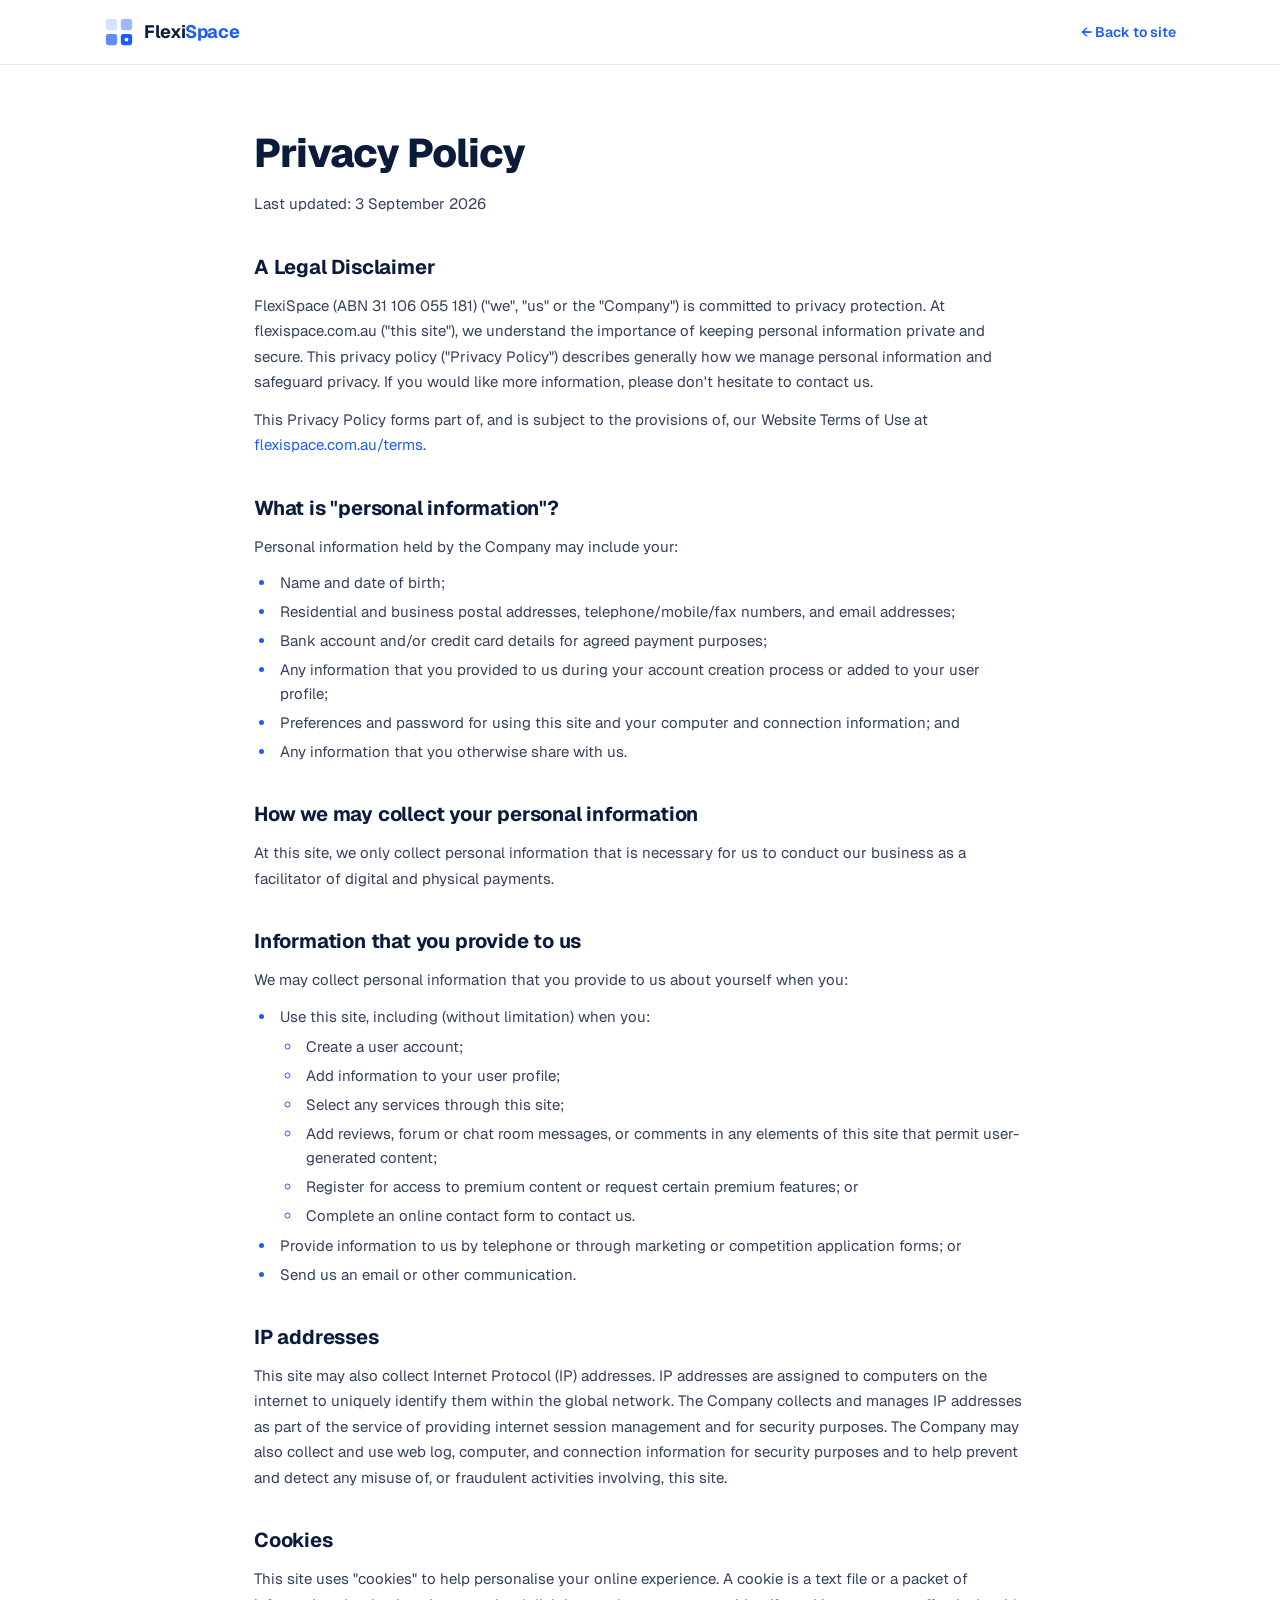
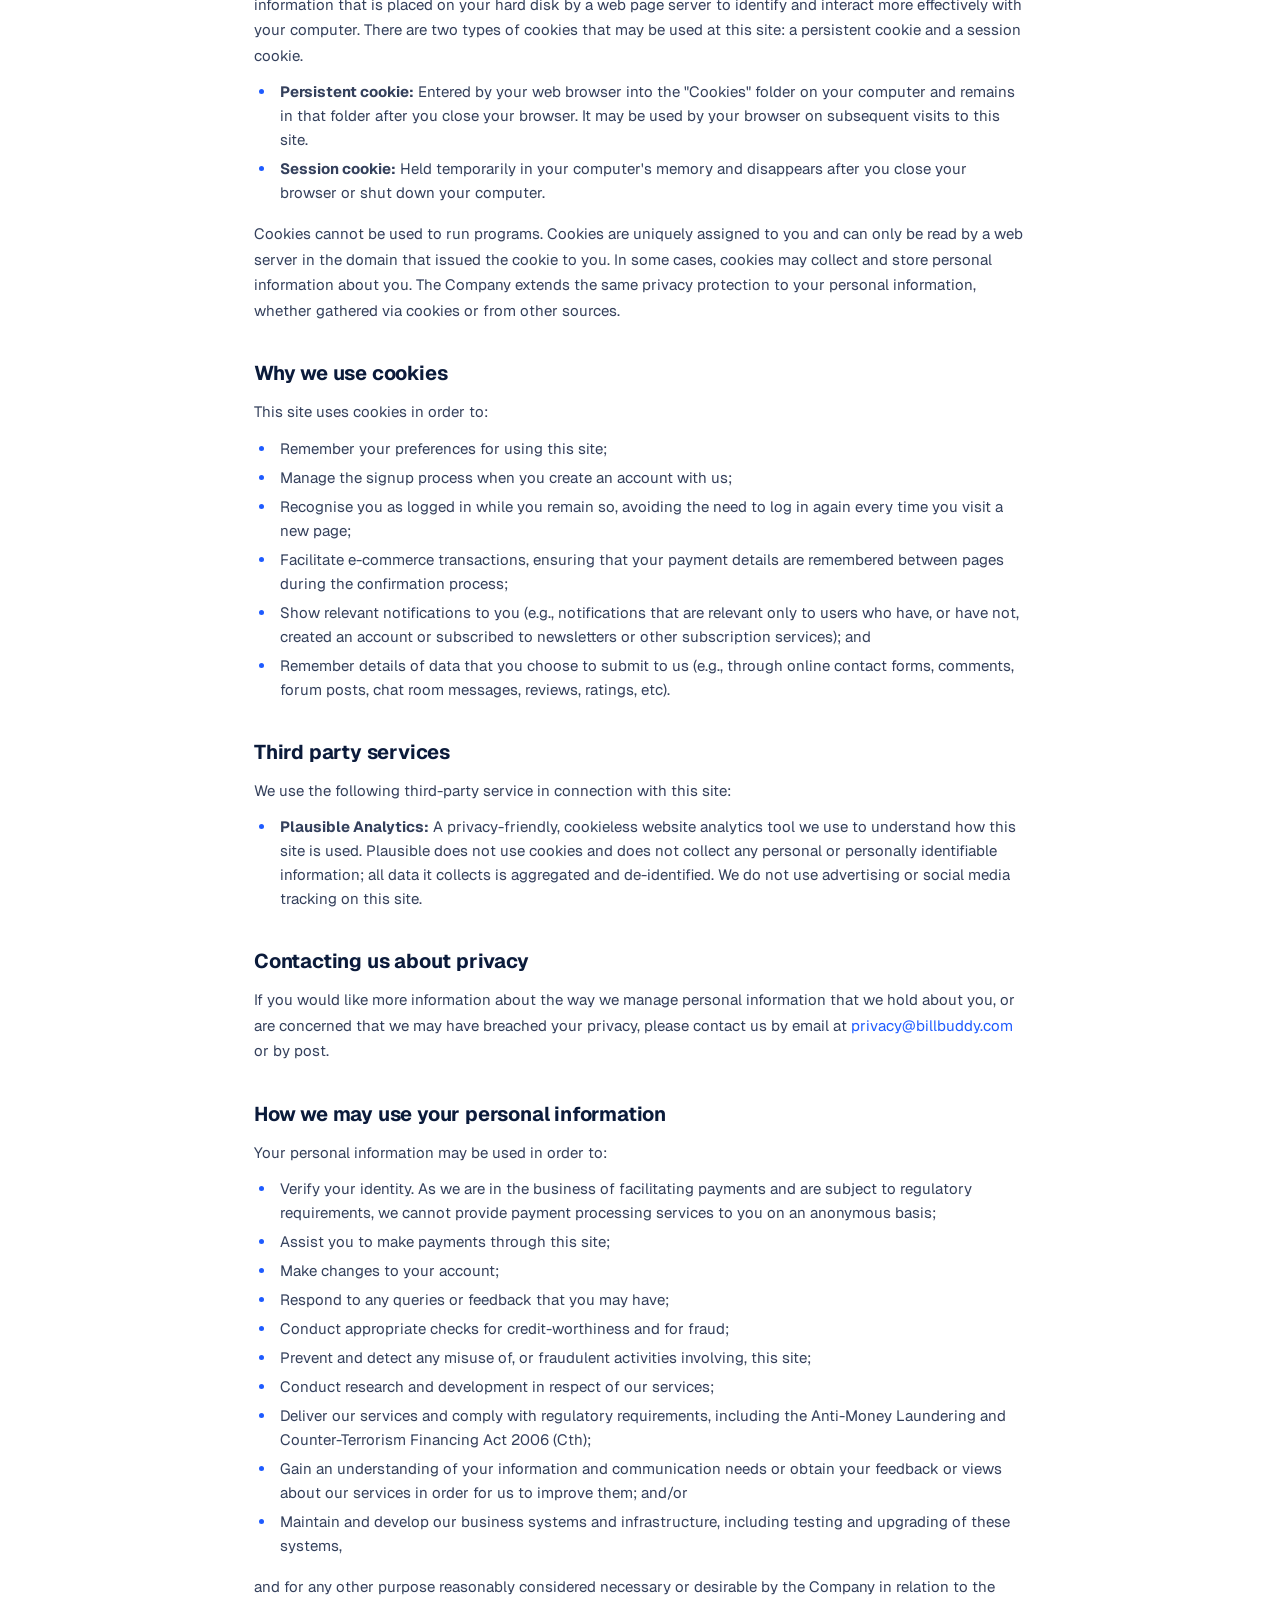
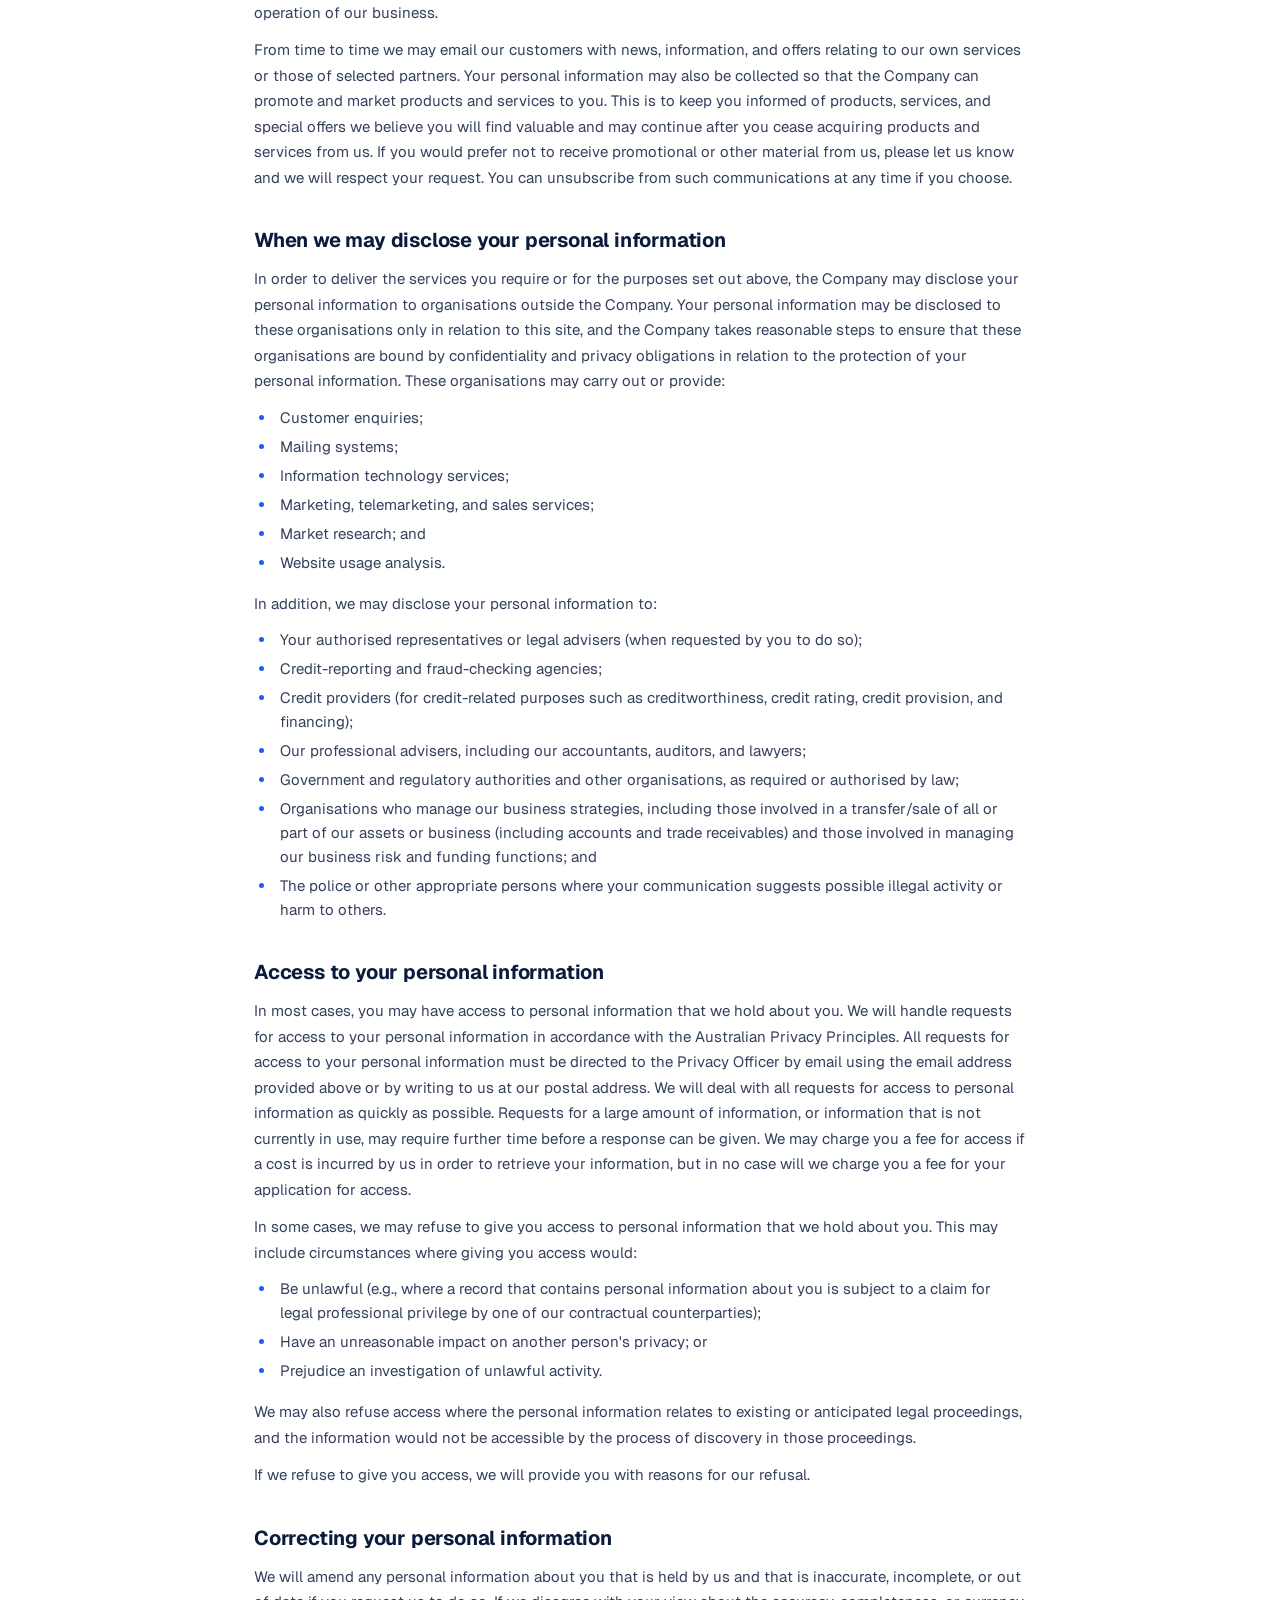
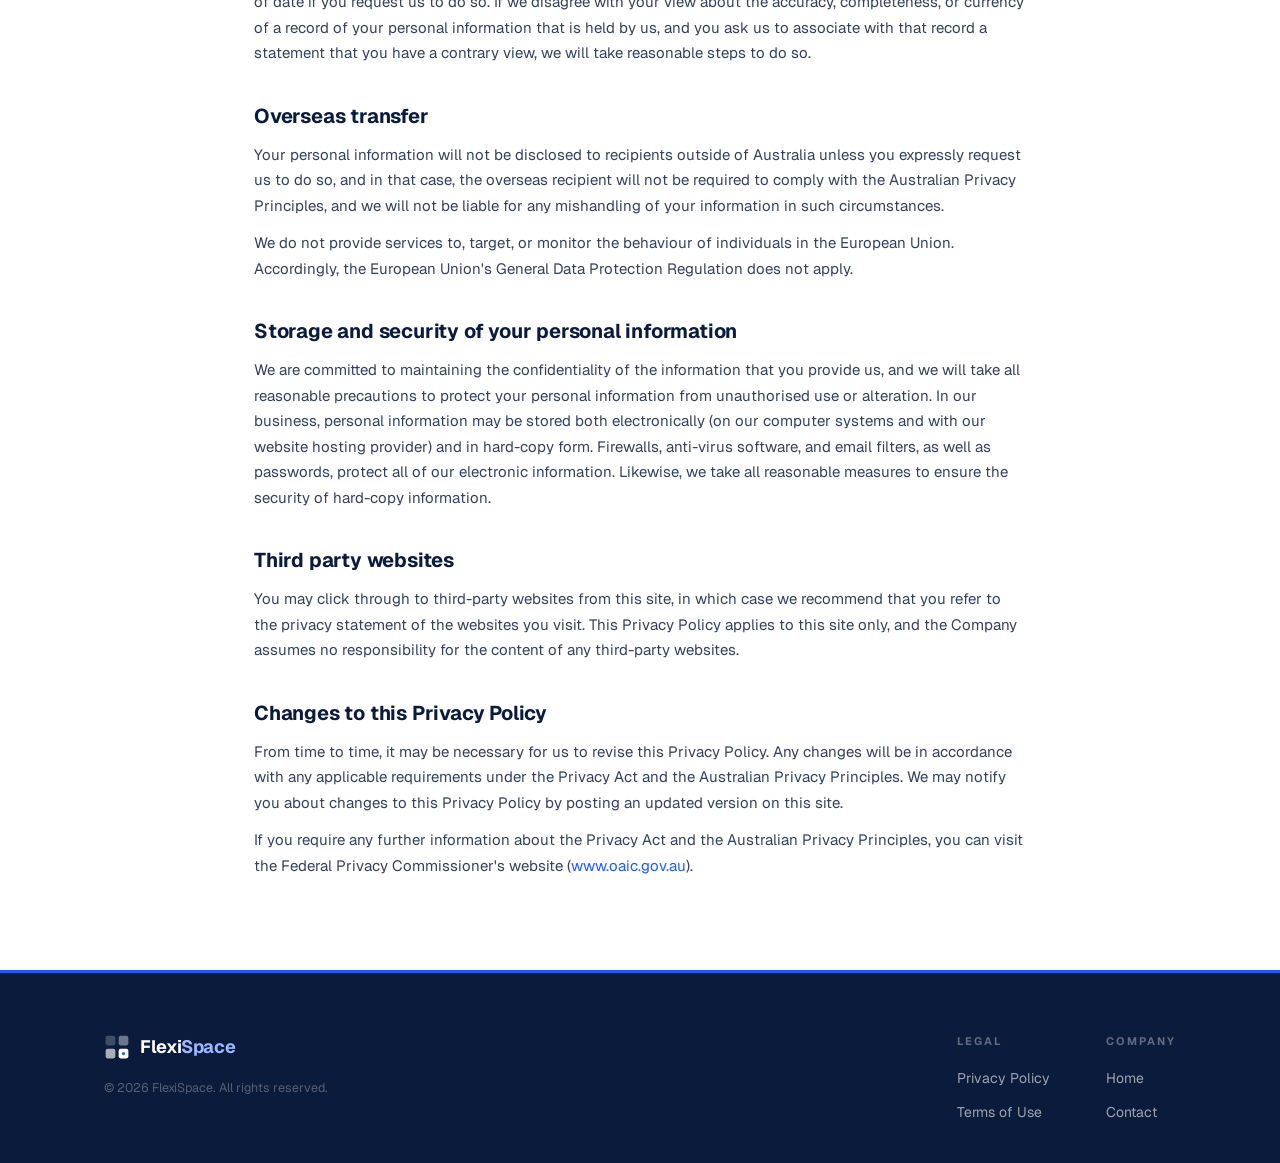
==== privacy.html @ 63dfe71d "content: add FAQ (with FAQPage schema), Privacy Policy & Terms pages - FAQ section (#faq): 8 native " ====
<!doctype html>
<html lang="en">
<head>
  <meta charset="utf-8" />
  <title>Privacy Policy — FlexiSpace</title>
  <meta name="viewport" content="width=device-width, initial-scale=1" />
  <meta name="description" content="FlexiSpace Privacy Policy — how we collect, use, disclose and protect your personal information, in line with the Australian Privacy Principles." />
  <meta name="robots" content="index, follow" />
  <link rel="canonical" href="https://flexispace.com.au/privacy" />
  <meta name="theme-color" content="#1E5BFF" />
  <link rel="icon" type="image/svg+xml" href="assets/svg/flexispace-icon.svg" />
  <link rel="apple-touch-icon" href="assets/apple-touch-icon.png" />
  <link rel="preconnect" href="https://fonts.googleapis.com" />
  <link rel="preconnect" href="https://fonts.gstatic.com" crossorigin />
  <link href="https://fonts.googleapis.com/css2?family=Geist:wght@400;500;600;700;800&family=Manrope:wght@400;500;600;700;800&display=swap" rel="stylesheet" />
  <link rel="stylesheet" href="styles.css" />
</head>
<body>

<header class="legal-header">
  <div class="container">
    <a href="/" class="nav-logo" aria-label="FlexiSpace — home">
      <svg class="nav-logo__icon" width="30" height="30" viewBox="0 0 64 64" fill="none" aria-hidden="true">
        <rect x="4"  y="4"  width="24" height="24" rx="5" fill="#D6E0FF"/>
        <rect x="36" y="4"  width="24" height="24" rx="5" fill="#9DB7FF"/>
        <rect x="4"  y="36" width="24" height="24" rx="5" fill="#5E8CFF"/>
        <rect x="36" y="36" width="24" height="24" rx="5" fill="#1E5BFF"/>
        <circle cx="48" cy="48" r="4" fill="#fff"/>
      </svg>
      <span class="nav-logo__text">Flexi<span class="accent">Space</span></span>
    </a>
    <a href="/" class="back">&larr; Back to site</a>
  </div>
</header>

<main class="legal">
  <div class="container">
    <h1>Privacy Policy</h1>
    <p class="legal__updated">Last updated: 3 September 2026</p>

    <h2>A Legal Disclaimer</h2>
    <p>FlexiSpace (ABN 31 106 055 181) ("we", "us" or the "Company") is committed to privacy protection. At flexispace.com.au ("this site"), we understand the importance of keeping personal information private and secure. This privacy policy ("Privacy Policy") describes generally how we manage personal information and safeguard privacy. If you would like more information, please don't hesitate to contact us.</p>
    <p>This Privacy Policy forms part of, and is subject to the provisions of, our Website Terms of Use at <a href="terms.html">flexispace.com.au/terms</a>.</p>

    <h2>What is "personal information"?</h2>
    <p>Personal information held by the Company may include your:</p>
    <ul>
      <li>Name and date of birth;</li>
      <li>Residential and business postal addresses, telephone/mobile/fax numbers, and email addresses;</li>
      <li>Bank account and/or credit card details for agreed payment purposes;</li>
      <li>Any information that you provided to us during your account creation process or added to your user profile;</li>
      <li>Preferences and password for using this site and your computer and connection information; and</li>
      <li>Any information that you otherwise share with us.</li>
    </ul>

    <h2>How we may collect your personal information</h2>
    <p>At this site, we only collect personal information that is necessary for us to conduct our business as a facilitator of digital and physical payments.</p>

    <h2>Information that you provide to us</h2>
    <p>We may collect personal information that you provide to us about yourself when you:</p>
    <ul>
      <li>Use this site, including (without limitation) when you:
        <ul>
          <li>Create a user account;</li>
          <li>Add information to your user profile;</li>
          <li>Select any services through this site;</li>
          <li>Add reviews, forum or chat room messages, or comments in any elements of this site that permit user-generated content;</li>
          <li>Register for access to premium content or request certain premium features; or</li>
          <li>Complete an online contact form to contact us.</li>
        </ul>
      </li>
      <li>Provide information to us by telephone or through marketing or competition application forms; or</li>
      <li>Send us an email or other communication.</li>
    </ul>

    <h2>IP addresses</h2>
    <p>This site may also collect Internet Protocol (IP) addresses. IP addresses are assigned to computers on the internet to uniquely identify them within the global network. The Company collects and manages IP addresses as part of the service of providing internet session management and for security purposes. The Company may also collect and use web log, computer, and connection information for security purposes and to help prevent and detect any misuse of, or fraudulent activities involving, this site.</p>

    <h2>Cookies</h2>
    <p>This site uses "cookies" to help personalise your online experience. A cookie is a text file or a packet of information that is placed on your hard disk by a web page server to identify and interact more effectively with your computer. There are two types of cookies that may be used at this site: a persistent cookie and a session cookie.</p>
    <ul>
      <li><strong>Persistent cookie:</strong> Entered by your web browser into the "Cookies" folder on your computer and remains in that folder after you close your browser. It may be used by your browser on subsequent visits to this site.</li>
      <li><strong>Session cookie:</strong> Held temporarily in your computer's memory and disappears after you close your browser or shut down your computer.</li>
    </ul>
    <p>Cookies cannot be used to run programs. Cookies are uniquely assigned to you and can only be read by a web server in the domain that issued the cookie to you. In some cases, cookies may collect and store personal information about you. The Company extends the same privacy protection to your personal information, whether gathered via cookies or from other sources.</p>

    <h2>Why we use cookies</h2>
    <p>This site uses cookies in order to:</p>
    <ul>
      <li>Remember your preferences for using this site;</li>
      <li>Manage the signup process when you create an account with us;</li>
      <li>Recognise you as logged in while you remain so, avoiding the need to log in again every time you visit a new page;</li>
      <li>Facilitate e-commerce transactions, ensuring that your payment details are remembered between pages during the confirmation process;</li>
      <li>Show relevant notifications to you (e.g., notifications that are relevant only to users who have, or have not, created an account or subscribed to newsletters or other subscription services); and</li>
      <li>Remember details of data that you choose to submit to us (e.g., through online contact forms, comments, forum posts, chat room messages, reviews, ratings, etc).</li>
    </ul>

    <h2>Third party services</h2>
    <p>We use the following third-party service in connection with this site:</p>
    <ul>
      <li><strong>Plausible Analytics:</strong> A privacy-friendly, cookieless website analytics tool we use to understand how this site is used. Plausible does not use cookies and does not collect any personal or personally identifiable information; all data it collects is aggregated and de-identified. We do not use advertising or social media tracking on this site.</li>
    </ul>

    <h2>Contacting us about privacy</h2>
    <p>If you would like more information about the way we manage personal information that we hold about you, or are concerned that we may have breached your privacy, please contact us by email at <a href="mailto:privacy@billbuddy.com">privacy@billbuddy.com</a> or by post.</p>

    <h2>How we may use your personal information</h2>
    <p>Your personal information may be used in order to:</p>
    <ul>
      <li>Verify your identity. As we are in the business of facilitating payments and are subject to regulatory requirements, we cannot provide payment processing services to you on an anonymous basis;</li>
      <li>Assist you to make payments through this site;</li>
      <li>Make changes to your account;</li>
      <li>Respond to any queries or feedback that you may have;</li>
      <li>Conduct appropriate checks for credit-worthiness and for fraud;</li>
      <li>Prevent and detect any misuse of, or fraudulent activities involving, this site;</li>
      <li>Conduct research and development in respect of our services;</li>
      <li>Deliver our services and comply with regulatory requirements, including the Anti-Money Laundering and Counter-Terrorism Financing Act 2006 (Cth);</li>
      <li>Gain an understanding of your information and communication needs or obtain your feedback or views about our services in order for us to improve them; and/or</li>
      <li>Maintain and develop our business systems and infrastructure, including testing and upgrading of these systems,</li>
    </ul>
    <p>and for any other purpose reasonably considered necessary or desirable by the Company in relation to the operation of our business.</p>
    <p>From time to time we may email our customers with news, information, and offers relating to our own services or those of selected partners. Your personal information may also be collected so that the Company can promote and market products and services to you. This is to keep you informed of products, services, and special offers we believe you will find valuable and may continue after you cease acquiring products and services from us. If you would prefer not to receive promotional or other material from us, please let us know and we will respect your request. You can unsubscribe from such communications at any time if you choose.</p>

    <h2>When we may disclose your personal information</h2>
    <p>In order to deliver the services you require or for the purposes set out above, the Company may disclose your personal information to organisations outside the Company. Your personal information may be disclosed to these organisations only in relation to this site, and the Company takes reasonable steps to ensure that these organisations are bound by confidentiality and privacy obligations in relation to the protection of your personal information. These organisations may carry out or provide:</p>
    <ul>
      <li>Customer enquiries;</li>
      <li>Mailing systems;</li>
      <li>Information technology services;</li>
      <li>Marketing, telemarketing, and sales services;</li>
      <li>Market research; and</li>
      <li>Website usage analysis.</li>
    </ul>
    <p>In addition, we may disclose your personal information to:</p>
    <ul>
      <li>Your authorised representatives or legal advisers (when requested by you to do so);</li>
      <li>Credit-reporting and fraud-checking agencies;</li>
      <li>Credit providers (for credit-related purposes such as creditworthiness, credit rating, credit provision, and financing);</li>
      <li>Our professional advisers, including our accountants, auditors, and lawyers;</li>
      <li>Government and regulatory authorities and other organisations, as required or authorised by law;</li>
      <li>Organisations who manage our business strategies, including those involved in a transfer/sale of all or part of our assets or business (including accounts and trade receivables) and those involved in managing our business risk and funding functions; and</li>
      <li>The police or other appropriate persons where your communication suggests possible illegal activity or harm to others.</li>
    </ul>

    <h2>Access to your personal information</h2>
    <p>In most cases, you may have access to personal information that we hold about you. We will handle requests for access to your personal information in accordance with the Australian Privacy Principles. All requests for access to your personal information must be directed to the Privacy Officer by email using the email address provided above or by writing to us at our postal address. We will deal with all requests for access to personal information as quickly as possible. Requests for a large amount of information, or information that is not currently in use, may require further time before a response can be given. We may charge you a fee for access if a cost is incurred by us in order to retrieve your information, but in no case will we charge you a fee for your application for access.</p>
    <p>In some cases, we may refuse to give you access to personal information that we hold about you. This may include circumstances where giving you access would:</p>
    <ul>
      <li>Be unlawful (e.g., where a record that contains personal information about you is subject to a claim for legal professional privilege by one of our contractual counterparties);</li>
      <li>Have an unreasonable impact on another person's privacy; or</li>
      <li>Prejudice an investigation of unlawful activity.</li>
    </ul>
    <p>We may also refuse access where the personal information relates to existing or anticipated legal proceedings, and the information would not be accessible by the process of discovery in those proceedings.</p>
    <p>If we refuse to give you access, we will provide you with reasons for our refusal.</p>

    <h2>Correcting your personal information</h2>
    <p>We will amend any personal information about you that is held by us and that is inaccurate, incomplete, or out of date if you request us to do so. If we disagree with your view about the accuracy, completeness, or currency of a record of your personal information that is held by us, and you ask us to associate with that record a statement that you have a contrary view, we will take reasonable steps to do so.</p>

    <h2>Overseas transfer</h2>
    <p>Your personal information will not be disclosed to recipients outside of Australia unless you expressly request us to do so, and in that case, the overseas recipient will not be required to comply with the Australian Privacy Principles, and we will not be liable for any mishandling of your information in such circumstances.</p>
    <p>We do not provide services to, target, or monitor the behaviour of individuals in the European Union. Accordingly, the European Union's General Data Protection Regulation does not apply.</p>

    <h2>Storage and security of your personal information</h2>
    <p>We are committed to maintaining the confidentiality of the information that you provide us, and we will take all reasonable precautions to protect your personal information from unauthorised use or alteration. In our business, personal information may be stored both electronically (on our computer systems and with our website hosting provider) and in hard-copy form. Firewalls, anti-virus software, and email filters, as well as passwords, protect all of our electronic information. Likewise, we take all reasonable measures to ensure the security of hard-copy information.</p>

    <h2>Third party websites</h2>
    <p>You may click through to third-party websites from this site, in which case we recommend that you refer to the privacy statement of the websites you visit. This Privacy Policy applies to this site only, and the Company assumes no responsibility for the content of any third-party websites.</p>

    <h2>Changes to this Privacy Policy</h2>
    <p>From time to time, it may be necessary for us to revise this Privacy Policy. Any changes will be in accordance with any applicable requirements under the Privacy Act and the Australian Privacy Principles. We may notify you about changes to this Privacy Policy by posting an updated version on this site.</p>
    <p>If you require any further information about the Privacy Act and the Australian Privacy Principles, you can visit the Federal Privacy Commissioner's website (<a href="https://www.oaic.gov.au/" target="_blank" rel="noopener">www.oaic.gov.au</a>).</p>
  </div>
</main>

<footer class="site-footer" aria-label="Site footer">
  <div class="container footer-inner">
    <div class="footer-brand">
      <a href="/" class="nav-logo" aria-label="FlexiSpace — home">
        <svg width="26" height="26" viewBox="0 0 64 64" fill="none" aria-hidden="true">
          <rect x="4"  y="4"  width="24" height="24" rx="5" fill="#ffffff" fill-opacity="0.22"/>
          <rect x="36" y="4"  width="24" height="24" rx="5" fill="#ffffff" fill-opacity="0.40"/>
          <rect x="4"  y="36" width="24" height="24" rx="5" fill="#ffffff" fill-opacity="0.65"/>
          <rect x="36" y="36" width="24" height="24" rx="5" fill="#ffffff"/>
          <circle cx="48" cy="48" r="4" fill="#1E5BFF"/>
        </svg>
        <span class="nav-logo__text nav-logo__text--white">Flexi<span class="accent-light">Space</span></span>
      </a>
      <p class="footer-copy">&copy; 2026 FlexiSpace. All rights reserved.</p>
    </div>
    <nav class="footer-nav" aria-label="Footer">
      <div class="footer-col">
        <p class="footer-col__title">Legal</p>
        <a href="privacy.html">Privacy Policy</a>
        <a href="terms.html">Terms of Use</a>
      </div>
      <div class="footer-col">
        <p class="footer-col__title">Company</p>
        <a href="/">Home</a>
        <a href="/#contact">Contact</a>
      </div>
    </nav>
  </div>
</footer>

</body>
</html>
---- styles.css ----
/* ════════════════════════════════════════════════════════════
   FlexiSpace — Design System
   Brand: Cobalt · Geist / Manrope
════════════════════════════════════════════════════════════ */

/* ── Tokens ─────────────────────────────────────────────── */
:root {
  --ink:      #0B1B3B;
  --mark:     #1E5BFF;
  --mark-dk:  #1750E0;
  --m1:       #5E8CFF;
  --m2:       #9DB7FF;
  --m3:       #D6E0FF;
  --teal:     #0ea5c8;
  --tint:     #EEF2FF;
  --paper:    #FFFFFF;
  --off:      #F3F5FA;
  --muted:    #5a6478;
  --border:   #E2E8F4;
  --success:  #16a34a;
  --warn:     #d97706;

  --font: 'Geist', 'Manrope', -apple-system, BlinkMacSystemFont, 'Segoe UI', system-ui, sans-serif;

  --r-sm:  6px;
  --r:     10px;
  --r-lg:  16px;
  --r-xl:  24px;

  --sh-sm: 0 1px 3px rgba(11,27,59,.06), 0 1px 0 rgba(11,27,59,.03);
  --sh:    0 4px 20px rgba(11,27,59,.08), 0 1px 4px rgba(11,27,59,.04);
  --sh-lg: 0 16px 48px rgba(11,27,59,.12), 0 4px 12px rgba(11,27,59,.06);

  --section-py: 100px;
  --container:  1120px;
}

/* ── Reset ───────────────────────────────────────────────── */
*, *::before, *::after { box-sizing: border-box; margin: 0; padding: 0; }
html { scroll-behavior: smooth; -webkit-text-size-adjust: 100%; scroll-padding-top: 24px; }
body {
  font-family: var(--font);
  font-size: 16px;
  line-height: 1.6;
  color: var(--ink);
  background: var(--paper);
  -webkit-font-smoothing: antialiased;
}
img, svg { display: block; max-width: 100%; }
a { text-decoration: none; color: inherit; }
ul { list-style: none; }
button, input, select, textarea {
  font-family: inherit;
  font-size: inherit;
}

/* ── Container ───────────────────────────────────────────── */
.container {
  width: 100%;
  max-width: var(--container);
  margin: 0 auto;
  padding: 0 24px;
}

/* ── Typography helpers ──────────────────────────────────── */
.eyebrow {
  display: inline-block;
  font-size: 11.5px;
  font-weight: 700;
  letter-spacing: .22em;
  text-transform: uppercase;
  color: var(--mark);
  margin-bottom: 10px;
}
.eyebrow--light { color: rgba(255,255,255,.55); }
.accent       { color: var(--mark); }
.accent-light { color: var(--m2); }

/* ── Section head ────────────────────────────────────────── */
.section-head {
  text-align: center;
  max-width: 640px;
  margin: 0 auto 64px;
}
.section-head h2 {
  font-size: clamp(26px, 3.2vw, 40px);
  font-weight: 700;
  letter-spacing: -.025em;
  color: var(--ink);
  line-height: 1.18;
  margin-bottom: 14px;
}
.section-head p {
  font-size: 17px;
  color: var(--muted);
  line-height: 1.65;
}

/* ── Buttons ─────────────────────────────────────────────── */
.btn {
  display: inline-flex;
  align-items: center;
  justify-content: center;
  gap: 8px;
  padding: 11px 22px;
  border-radius: var(--r-sm);
  font-family: var(--font);
  font-size: 14px;
  font-weight: 600;
  letter-spacing: .01em;
  cursor: pointer;
  border: 1.5px solid transparent;
  transition: background .14s, color .14s, border-color .14s, box-shadow .14s;
  white-space: nowrap;
  line-height: 1;
}
.btn-primary {
  background: var(--mark);
  color: #fff;
  border-color: var(--mark);
}
.btn-primary:hover { background: var(--mark-dk); border-color: var(--mark-dk); }

.btn-outline {
  background: transparent;
  color: var(--ink);
  border-color: var(--border);
}
.btn-outline:hover { border-color: var(--mark); color: var(--mark); }

.btn-white {
  background: #fff;
  color: var(--mark);
  border-color: #fff;
}
.btn-white:hover { background: var(--tint); }

.btn-lg  { padding: 14px 28px; font-size: 15px; }
.btn-full { width: 100%; }

.btn-ghost-sm {
  display: inline-flex;
  align-items: center;
  gap: 6px;
  padding: 8px 14px;
  border-radius: var(--r-sm);
  font-family: var(--font);
  font-size: 13.5px;
  font-weight: 500;
  color: var(--muted);
  background: transparent;
  border: 1.5px solid var(--border);
  cursor: pointer;
  transition: color .12s, border-color .12s, background .12s;
  white-space: nowrap;
}
.btn-ghost-sm:hover {
  color: var(--ink);
  border-color: var(--ink);
  background: var(--off);
}


/* ════════════════════════════════════════════════════════════
   HEADER
════════════════════════════════════════════════════════════ */
.site-header {
  position: sticky;
  top: 0;
  z-index: 200;
  background: rgba(255,255,255,.94);
  backdrop-filter: blur(14px);
  -webkit-backdrop-filter: blur(14px);
  border-bottom: 1px solid var(--border);
}
.nav-inner {
  display: flex;
  align-items: center;
  gap: 32px;
  height: 64px;
}
.nav-logo {
  display: flex;
  align-items: center;
  gap: 10px;
  flex-shrink: 0;
}
.nav-logo__icon { flex-shrink: 0; }
.nav-logo__text {
  font-size: 18px;
  font-weight: 700;
  color: var(--ink);
  letter-spacing: -.02em;
}
.nav-logo__text--white { color: #fff; }

.nav-links {
  display: flex;
  align-items: center;
  gap: 4px;
  flex: 1;
}
.nav-links a {
  font-size: 14px;
  font-weight: 500;
  color: var(--muted);
  padding: 6px 10px;
  border-radius: var(--r-sm);
  transition: color .12s, background .12s;
}
.nav-links a:hover { color: var(--ink); background: var(--off); }

.nav-actions {
  display: flex;
  align-items: center;
  gap: 8px;
  margin-left: auto;
  flex-shrink: 0;
}
.nav-cta { flex-shrink: 0; }

/* Hamburger */
.nav-toggle {
  display: none;
  flex-direction: column;
  justify-content: center;
  gap: 5px;
  width: 36px;
  height: 36px;
  background: none;
  border: none;
  cursor: pointer;
  margin-left: auto;
  padding: 4px;
  border-radius: var(--r-sm);
}
.nav-toggle span {
  display: block;
  height: 2px;
  background: var(--ink);
  border-radius: 2px;
  transition: transform .2s, opacity .2s;
}
.nav-toggle[aria-expanded="true"] span:nth-child(1) { transform: translateY(7px) rotate(45deg); }
.nav-toggle[aria-expanded="true"] span:nth-child(2) { opacity: 0; }
.nav-toggle[aria-expanded="true"] span:nth-child(3) { transform: translateY(-7px) rotate(-45deg); }


/* ════════════════════════════════════════════════════════════
   HERO
════════════════════════════════════════════════════════════ */
.hero {
  background: linear-gradient(160deg, #f0f4ff 0%, #e8f0fe 40%, #f8faff 100%);
  padding: 80px 0 0;
  overflow: hidden;
}
.hero-inner {
  display: grid;
  grid-template-columns: 1fr 1.7fr; /* ~37/63 — give the product screenshot more room */
  gap: 48px;
  align-items: center;
  padding-bottom: 80px;
}
.hero-content { display: flex; flex-direction: column; gap: 24px; }
.hero-content h1 {
  font-size: clamp(32px, 3.8vw, 52px);
  font-weight: 800;
  letter-spacing: -.03em;
  line-height: 1.08;
  color: var(--ink);
}
.hero-tagline {
  font-size: 36px;
  font-weight: 800;
  letter-spacing: -.02em;
  color: var(--mark);
  line-height: 1;
  margin: 0;
}
.hero-sub {
  font-size: 17px;
  color: var(--muted);
  line-height: 1.7;
  max-width: 480px;
}
.hero-actions { display: flex; gap: 12px; flex-wrap: wrap; }

/* ── Hero product screenshot ── */
.hero-visual {
  display: flex;
  justify-content: flex-end;
}
.hero-shots { position: relative; width: 100%; max-width: 760px; margin-left: auto; padding-bottom: 22px; }

/* ── Laptop frame ── */
.device-laptop { position: relative; width: 96%; }
.device-laptop__frame {
  background: #0d1a33;
  border-radius: 14px;
  padding: 10px;
  box-shadow: 0 30px 60px -24px rgba(11,27,59,.45), 0 10px 24px -14px rgba(11,27,59,.30);
}
.device-laptop__frame img { display: block; width: 100%; height: auto; border-radius: 5px; }
.device-laptop__base {
  position: relative;
  width: 111%;
  margin-left: -5.5%;
  height: 15px;
  background: linear-gradient(180deg, #d3d9e8 0%, #a7b3cd 100%);
  border-radius: 0 0 13px 13px;
  box-shadow: inset 0 2px 2px rgba(255,255,255,.55), 0 12px 20px -12px rgba(11,27,59,.45);
}
.device-laptop__base::before {
  content: '';
  position: absolute;
  top: 0; left: 50%; transform: translateX(-50%);
  width: 15%; height: 6px;
  background: #93a0bd;
  border-radius: 0 0 7px 7px;
}

/* ── Phone frame (overlaps the laptop, bottom-right) ── */
.device-phone {
  position: absolute;
  right: 0;
  bottom: 0;
  width: 23%;
}
.device-phone__frame {
  position: relative;
  background: #0b1424;
  border-radius: 22px;
  padding: 5px;
  box-shadow: 0 22px 44px -14px rgba(11,27,59,.55);
}
.device-phone__frame img { display: block; width: 100%; height: auto; border-radius: 17px; }
.device-phone__frame::before {
  content: '';
  position: absolute;
  top: 10px; left: 50%; transform: translateX(-50%);
  width: 30%; height: 4px;
  background: rgba(255,255,255,.55);
  border-radius: 3px;
  z-index: 2;
}

/* ════════════════════════════════════════════════════════════
   PAIN POINTS — Thought bubbles
════════════════════════════════════════════════════════════ */
.pain {
  background: #f8f9fc;
  padding: var(--section-py) 0;
}

/* Masonry-style thought bubble grid */
.pain-thoughts {
  display: grid;
  grid-template-columns: repeat(3, 1fr);
  gap: 20px;
  margin-bottom: 56px;
}

.thought {
  display: flex;
  flex-direction: column;
  gap: 12px;
}

.thought__bubble {
  background: #fff;
  border: 1px solid var(--border);
  border-radius: 18px 18px 18px 4px;
  padding: 22px 24px;
  font-size: 15px;
  line-height: 1.65;
  color: var(--ink);
  font-style: italic;
  box-shadow: var(--sh-sm);
  position: relative;
  flex: 1;
}

/* Subtle left accent bar — storage = blue, court = teal */
.thought--1 .thought__bubble,
.thought--3 .thought__bubble,
.thought--5 .thought__bubble {
  border-left: 3px solid var(--mark);
}
.thought--2 .thought__bubble,
.thought--4 .thought__bubble,
.thought--6 .thought__bubble {
  border-left: 3px solid #0ea5c8;
}

.thought__meta {
  display: flex;
  align-items: center;
  gap: 10px;
  padding-left: 4px;
}
.thought__avatar {
  width: 30px; height: 30px; border-radius: 50%;
  background: var(--mark);
  color: #fff;
  font-size: 12px;
  font-weight: 700;
  display: flex; align-items: center; justify-content: center;
  flex-shrink: 0;
}
.thought__avatar--teal { background: #0ea5c8; }
.thought__meta span {
  font-size: 12.5px;
  color: var(--muted);
  font-weight: 500;
}

/* Resolution strip */
.pain-resolution {
  background: linear-gradient(135deg, var(--ink) 0%, #112060 100%);
  border-radius: var(--r-xl);
  padding: 44px 56px;
  display: flex;
  align-items: center;
  gap: 28px;
  color: #fff;
}
.pain-resolution__icon {
  flex-shrink: 0;
  width: 52px; height: 52px;
  background: rgba(255,255,255,.1);
  border-radius: var(--r-lg);
  display: flex; align-items: center; justify-content: center;
}
.pain-resolution p {
  flex: 1;
  font-size: 17px;
  line-height: 1.7;
  color: rgba(255,255,255,.85);
}


/* ════════════════════════════════════════════════════════════
   SOLUTIONS
════════════════════════════════════════════════════════════ */
.solutions {
  background: var(--off);
  padding: var(--section-py) 0;
}
.solutions-grid {
  display: grid;
  grid-template-columns: repeat(3, 1fr);
  gap: 28px;
}
.solution-card {
  background: var(--paper);
  border: 1px solid var(--border);
  border-radius: var(--r-xl);
  padding: 40px 36px;
  display: flex;
  flex-direction: column;
  gap: 18px;
  transition: box-shadow .18s;
}
.solution-card:hover { box-shadow: var(--sh-lg); }
.solution-card__tag {
  display: inline-flex;
  align-items: center;
  padding: 4px 12px;
  background: var(--tint);
  color: var(--mark);
  font-size: 11.5px;
  font-weight: 700;
  letter-spacing: .1em;
  text-transform: uppercase;
  border-radius: 100px;
  width: fit-content;
}
.solution-card__visual {
  width: 72px; height: 72px;
  display: flex; align-items: center; justify-content: center;
  background: var(--off);
  border-radius: var(--r-lg);
}
.solution-card h3 {
  font-size: 22px;
  font-weight: 700;
  color: var(--ink);
  letter-spacing: -.02em;
  line-height: 1.25;
}
.solution-card > p {
  font-size: 15px;
  color: var(--muted);
  line-height: 1.65;
}
.solution-list {
  display: flex;
  flex-direction: column;
  gap: 10px;
  flex: 1;
}
.solution-list li {
  font-size: 14.5px;
  color: var(--ink);
  padding-left: 22px;
  position: relative;
  line-height: 1.5;
}
.solution-list li::before {
  content: '';
  position: absolute;
  left: 0; top: 8px;
  width: 8px; height: 8px;
  border-radius: 50%;
  background: var(--mark);
  opacity: .35;
}


/* ════════════════════════════════════════════════════════════
   FEATURES
════════════════════════════════════════════════════════════ */
.features {
  background: var(--paper);
  padding: var(--section-py) 0;
}
.feature-categories {
  display: grid;
  grid-template-columns: repeat(2, 1fr);
  gap: 28px;
}

/* Each category card — colour-themed */
.feat-category {
  border-radius: var(--r-xl);
  padding: 40px 36px;
  display: flex;
  flex-direction: column;
  gap: 0;
  position: relative;
  overflow: hidden;
  border: 1px solid var(--border);
}
/* Colour themes */
.feat-category--blue   { background: linear-gradient(145deg, #f0f5ff 0%, #e8efff 100%); }
.feat-category--teal   { background: linear-gradient(145deg, #f0fbff 0%, #e0f5fc 100%); }
.feat-category--indigo { background: linear-gradient(145deg, #f3f0ff 0%, #ede8ff 100%); }
.feat-category--navy   { background: linear-gradient(145deg, #f0f3ff 0%, #e4e9f8 100%); }

/* Large decorative icon in top-right corner */
.feat-category::before {
  content: '';
  position: absolute;
  top: -24px; right: -24px;
  width: 120px; height: 120px;
  border-radius: 50%;
  opacity: .07;
}
.feat-category--blue::before   { background: var(--mark); }
.feat-category--teal::before   { background: #0ea5c8; }
.feat-category--indigo::before { background: #7c3aed; }
.feat-category--navy::before   { background: var(--ink); }

/* Icon pill */
.feat-category__icon-wrap {
  width: 56px; height: 56px; flex-shrink: 0;
  display: flex; align-items: center; justify-content: center;
  border-radius: var(--r-lg);
  margin-bottom: 20px;
}
.feat-category--blue   .feat-category__icon-wrap { background: #dce8ff; color: var(--mark); }
.feat-category--teal   .feat-category__icon-wrap { background: #cdf2fb; color: #0284a8; }
.feat-category--indigo .feat-category__icon-wrap { background: #e5d9ff; color: #7c3aed; }
.feat-category--navy   .feat-category__icon-wrap { background: #d8dfef; color: var(--ink); }

.feat-category h3 {
  font-size: 20px;
  font-weight: 700;
  color: var(--ink);
  letter-spacing: -.015em;
  margin-bottom: 8px;
}
.feat-category__desc {
  font-size: 14px;
  color: var(--muted);
  line-height: 1.6;
  margin-bottom: 20px;
}
.feat-list { display: flex; flex-direction: column; gap: 10px; flex: 1; }
.feat-list li {
  font-size: 14.5px;
  color: var(--ink);
  padding-left: 22px;
  position: relative;
  line-height: 1.5;
}
.feat-list li::before {
  content: '';
  position: absolute;
  left: 0; top: 8px;
  width: 8px; height: 8px;
  border-radius: 50%;
}
.feat-category--blue   .feat-list li::before { background: var(--mark); opacity: .5; }
.feat-category--teal   .feat-list li::before { background: #0ea5c8; opacity: .55; }
.feat-category--indigo .feat-list li::before { background: #7c3aed; opacity: .5; }
.feat-category--navy   .feat-list li::before { background: var(--ink); opacity: .4; }

/* Mini visual area */
.feat-mini-visual {
  margin-top: 24px;
  padding-top: 20px;
  border-top: 1px solid rgba(0,0,0,.06);
}

/* Availability grid mini */
.fmv-grid {
  display: grid;
  grid-template-columns: repeat(3, 1fr);
  gap: 6px;
}
.fmv-cell {
  padding: 6px 4px;
  border-radius: 6px;
  font-size: 10px;
  font-weight: 700;
  text-align: center;
  letter-spacing: .04em;
}
.fmv-cell--booked { background: #fef3c7; color: #92400e; }
.fmv-cell--avail  { background: #d1fae5; color: #065f46; }

/* Notification mini */
.fmv-notif {
  display: flex;
  align-items: center;
  gap: 10px;
  padding: 8px 10px;
  background: rgba(255,255,255,.7);
  border-radius: 8px;
  border: 1px solid rgba(0,0,0,.06);
}
.fmv-notif__dot {
  width: 8px; height: 8px; border-radius: 50%; flex-shrink: 0;
  background: #0ea5c8;
}
.fmv-notif__dot--email { background: #7c3aed; }
.fmv-notif__lines { flex: 1; display: flex; flex-direction: column; gap: 4px; }
.fmv-line {
  height: 6px; border-radius: 3px; background: rgba(0,0,0,.1);
}
.fmv-line--dark { background: rgba(0,0,0,.2); }
.fmv-notif__badge {
  font-size: 9px; font-weight: 700; letter-spacing: .1em; text-transform: uppercase;
  padding: 2px 7px; border-radius: 100px; background: #cdf2fb; color: #0284a8;
}
.fmv-notif__badge--email { background: #e5d9ff; color: #7c3aed; }

/* Bar chart mini */
.fmv-chart {
  display: flex;
  align-items: flex-end;
  gap: 5px;
  height: 48px;
}
.fmv-bar {
  flex: 1;
  border-radius: 3px 3px 0 0;
  background: rgba(11,27,59,.15);
  min-height: 6px;
}
.fmv-bar--accent { background: var(--mark); opacity: .7; }


/* ════════════════════════════════════════════════════════════
   PAYMENTS
════════════════════════════════════════════════════════════ */
.payments {
  background: linear-gradient(135deg, var(--ink) 0%, #0d2660 100%);
  padding: var(--section-py) 0;
}
.payments-inner {
  display: grid;
  grid-template-columns: 1fr 1fr;
  gap: 80px;
  align-items: center;
}
.payments-content { display: flex; flex-direction: column; gap: 20px; }
.payments-content h2 {
  font-size: clamp(26px, 2.8vw, 38px);
  font-weight: 700;
  color: #fff;
  letter-spacing: -.025em;
  line-height: 1.2;
}
.payments-content p {
  font-size: 16px;
  color: rgba(255,255,255,.7);
  line-height: 1.7;
}

.payments-methods { display: flex; flex-direction: column; gap: 20px; }
.payments-methods__label {
  font-size: 11px; font-weight: 700; letter-spacing: .2em; text-transform: uppercase;
  color: rgba(255,255,255,.45);
}
.pay-grid {
  display: flex;
  flex-wrap: wrap;
  justify-content: center;
  gap: 16px;
}
.pay-badge {
  flex: 0 0 calc((100% - 48px) / 4);
  display: flex;
  align-items: center;
  justify-content: center;
  background: rgba(255,255,255,.08);
  border-radius: var(--r);
  padding: 16px 20px;
  height: 80px;
}
.pay-logo {
  width: 100%;
  height: 100%;
  object-fit: contain;
  display: block;
}
/* Nudge selected marks up in size so the row reads balanced */
.pay-logo--bump { transform: scale(1.25); }
.powered-by {
  display: flex;
  align-items: center;
  gap: 12px;
  margin-top: 24px;
}
.powered-by__label {
  font-size: 12px;
  font-weight: 500;
  color: rgba(255,255,255,.5);
  white-space: nowrap;
}
.powered-by__logo {
  height: 28px;
  width: auto;
  object-fit: contain;
  opacity: .9;
}
.payments-disclaimer {
  font-size: 12px;
  color: rgba(255,255,255,.4);
  line-height: 1.55;
}


/* ════════════════════════════════════════════════════════════
   REPORTING
════════════════════════════════════════════════════════════ */
.reporting {
  background: var(--off);
  padding: var(--section-py) 0;
}
.report-grid {
  display: grid;
  grid-template-columns: repeat(3, 1fr);
  gap: 20px;
}
.report-card {
  background: var(--paper);
  border: 1px solid var(--border);
  border-radius: var(--r-lg);
  padding: 28px;
  transition: box-shadow .18s;
}
.report-card:hover { box-shadow: var(--sh); }
.report-card__icon {
  width: 44px; height: 44px;
  display: flex; align-items: center; justify-content: center;
  background: var(--tint);
  color: var(--mark);
  border-radius: var(--r);
  margin-bottom: 16px;
}
.report-card h4 {
  font-size: 16px; font-weight: 700; color: var(--ink);
  letter-spacing: -.01em; margin-bottom: 8px;
}
.report-card p { font-size: 14px; color: var(--muted); line-height: 1.6; }


/* ════════════════════════════════════════════════════════════
   CLIENTS
════════════════════════════════════════════════════════════ */
.clients {
  background: var(--off);
  padding: var(--section-py) 0;
}
.client-grid {
  display: grid;
  grid-template-columns: repeat(2, 1fr);
  gap: 24px;
  max-width: 820px;
  margin: 0 auto;
}
.client-card {
  background: var(--paper);
  border: 1px solid var(--border);
  border-radius: var(--r-xl);
  padding: 36px;
  display: flex;
  flex-direction: column;
  gap: 12px;
  align-items: flex-start;
}
.client-card__logo { margin-bottom: 4px; height: 80px; display: flex; align-items: center; }
.client-card__logo img { max-height: 72px; max-width: 200px; width: auto; object-fit: contain; }
.client-card__type {
  font-size: 11px; font-weight: 700; letter-spacing: .16em; text-transform: uppercase;
  color: var(--mark);
}
.client-card__desc { font-size: 14px; color: var(--muted); line-height: 1.6; }


/* ════════════════════════════════════════════════════════════
   CTA BAND
════════════════════════════════════════════════════════════ */
.cta-band {
  background: linear-gradient(135deg, var(--mark) 0%, #1240c8 100%);
  padding: 80px 0;
}
.cta-band__inner {
  display: flex;
  align-items: center;
  justify-content: space-between;
  gap: 40px;
}
.cta-band__content h2 {
  font-size: clamp(24px, 2.8vw, 36px);
  font-weight: 700;
  color: #fff;
  letter-spacing: -.025em;
  margin-bottom: 10px;
}
.cta-band__content p {
  font-size: 16px;
  color: rgba(255,255,255,.75);
  max-width: 500px;
}


/* ════════════════════════════════════════════════════════════
   CONTACT
════════════════════════════════════════════════════════════ */
.contact {
  background: var(--paper);
  padding: var(--section-py) 0;
}
.contact-inner {
  display: grid;
  grid-template-columns: 1fr 1.5fr;
  gap: 80px;
  align-items: start;
}
.contact-info { display: flex; flex-direction: column; gap: 16px; }
.contact-info h2 {
  font-size: clamp(24px, 2.5vw, 34px);
  font-weight: 700;
  color: var(--ink);
  letter-spacing: -.025em;
  line-height: 1.2;
}
.contact-info p { font-size: 15px; color: var(--muted); line-height: 1.7; }
.contact-reasons {
  display: flex; flex-direction: column; gap: 10px;
  margin-top: 8px;
}
.contact-reasons li {
  font-size: 14px; color: var(--ink); padding-left: 22px; position: relative;
}
.contact-reasons li::before {
  content: '✓';
  position: absolute; left: 0;
  color: var(--mark); font-size: 13px; font-weight: 700;
}

/* Form */
.contact-form { display: flex; flex-direction: column; gap: 16px; }
.form-row { display: grid; grid-template-columns: 1fr 1fr; gap: 16px; }
.form-group { display: flex; flex-direction: column; gap: 6px; }
.form-group label {
  font-size: 13.5px; font-weight: 600; color: var(--ink); letter-spacing: .01em;
}
.form-group label span { color: var(--mark); }
.form-group input,
.form-group select,
.form-group textarea {
  width: 100%;
  padding: 11px 14px;
  background: var(--off);
  border: 1.5px solid var(--border);
  border-radius: var(--r-sm);
  color: var(--ink);
  font-size: 14.5px;
  transition: border-color .14s, background .14s;
  outline: none;
  -webkit-appearance: none;
  appearance: none;
}
.form-group input::placeholder,
.form-group textarea::placeholder { color: #a0abbf; }
.form-group input:focus,
.form-group select:focus,
.form-group textarea:focus {
  border-color: var(--mark);
  background: #fff;
}
.form-group select {
  background-image: url("data:image/svg+xml,%3Csvg xmlns='http://www.w3.org/2000/svg' width='12' height='12' viewBox='0 0 24 24' fill='none' stroke='%235a6478' stroke-width='2'%3E%3Cpolyline points='6 9 12 15 18 9'/%3E%3C/svg%3E");
  background-repeat: no-repeat;
  background-position: right 12px center;
  padding-right: 36px;
  cursor: pointer;
}
.form-group textarea { resize: vertical; min-height: 110px; }
.form-note {
  font-size: 12.5px; color: var(--muted); text-align: center; margin-top: -4px;
}

/* Validation error state on inputs */
.form-group input.error,
.form-group select.error,
.form-group textarea.error {
  border-color: #c0392b;
  background: #fdf2f1;
}

/* Success message shown after a confirmed Web3Forms send */
.form-success {
  display: none;
  padding: 28px 24px;
  border: 1px solid var(--border);
  border-radius: 14px;
  background: #f2f8f2;
  text-align: center;
}
.form-success.visible { display: block; }
.form-success h3 { margin: 0 0 6px; color: var(--ink, #0b1b3b); }
.form-success p { margin: 0; color: var(--muted, #5a6478); }


/* ════════════════════════════════════════════════════════════
   LEGAL PAGES (privacy / terms)
════════════════════════════════════════════════════════════ */
.legal-header {
  background: #fff;
  border-bottom: 1px solid var(--border);
  position: sticky; top: 0; z-index: 50;
}
.legal-header .container {
  display: flex; align-items: center; justify-content: space-between;
  height: 64px;
}
.legal-header a.back { font-size: 14px; font-weight: 600; color: var(--mark); text-decoration: none; }
.legal-header a.back:hover { text-decoration: underline; }
.legal { background: #fff; padding: 56px 0 80px; }
.legal .container { max-width: 820px; }
.legal h1 {
  font-size: clamp(30px, 4vw, 40px); font-weight: 800; letter-spacing: -.025em;
  color: var(--ink); margin-bottom: 6px;
}
.legal__updated { color: var(--muted); font-size: 14px; margin-bottom: 36px; }
.legal h2 {
  font-size: 20px; font-weight: 700; color: var(--ink); letter-spacing: -.01em;
  margin: 34px 0 10px;
}
.legal p { color: #34405c; font-size: 15px; line-height: 1.7; margin-bottom: 12px; }
.legal ul { margin: 6px 0 16px; padding-left: 22px; list-style: disc; }
.legal ul ul { margin: 6px 0 6px; list-style: circle; }
.legal li { color: #34405c; font-size: 15px; line-height: 1.6; margin-bottom: 5px; padding-left: 4px; }
.legal li::marker { color: var(--mark); }
.legal a { color: var(--mark); }
.legal__note {
  background: #fff8e6; border: 1px solid #f4d97a; border-radius: var(--r);
  padding: 14px 18px; font-size: 13.5px; color: #7a5c00; margin-bottom: 32px;
}


/* ════════════════════════════════════════════════════════════
   FAQ
════════════════════════════════════════════════════════════ */
.faq {
  background: #f8f9fc;
  padding: var(--section-py) 0;
}
.faq-list {
  max-width: 820px;
  margin: 0 auto;
  display: flex;
  flex-direction: column;
  gap: 12px;
}
.faq-item {
  background: #fff;
  border: 1px solid var(--border);
  border-radius: var(--r);
  overflow: hidden;
  transition: border-color .15s ease, box-shadow .15s ease;
}
.faq-item[open] {
  border-color: var(--mark);
  box-shadow: var(--sh-sm);
}
.faq-item summary {
  list-style: none;
  cursor: pointer;
  padding: 20px 24px;
  font-size: 16px;
  font-weight: 700;
  color: var(--ink);
  display: flex;
  align-items: center;
  justify-content: space-between;
  gap: 16px;
}
.faq-item summary::-webkit-details-marker { display: none; }
.faq-item summary::after {
  content: "";
  flex-shrink: 0;
  width: 12px; height: 12px;
  border-right: 2px solid var(--mark);
  border-bottom: 2px solid var(--mark);
  transform: rotate(45deg);
  transition: transform .2s ease;
  margin-top: -4px;
}
.faq-item[open] summary::after { transform: rotate(-135deg); margin-top: 2px; }
.faq-item summary:focus-visible { outline: 2px solid var(--mark); outline-offset: -2px; }
.faq-item__body {
  padding: 0 24px 22px;
}
.faq-item__body p {
  font-size: 15px;
  line-height: 1.7;
  color: var(--muted);
  margin: 0;
}
.faq-item__body a { color: var(--mark); font-weight: 600; }


/* ════════════════════════════════════════════════════════════
   FOOTER
════════════════════════════════════════════════════════════ */
.site-footer {
  background: var(--ink);
  padding: 60px 0 40px;
  border-top: 3px solid var(--mark);
}
.footer-inner {
  display: flex;
  align-items: flex-start;
  justify-content: space-between;
  gap: 48px;
}
.footer-brand { display: flex; flex-direction: column; gap: 12px; max-width: 340px; }
.footer-desc {
  font-size: 14px; color: rgba(255,255,255,.55); line-height: 1.65;
}
.footer-copy { font-size: 12.5px; color: rgba(255,255,255,.3); margin-top: 4px; }

.footer-nav { display: flex; gap: 56px; }
.footer-col { display: flex; flex-direction: column; gap: 12px; }
.footer-col__title {
  font-size: 11px; font-weight: 700; letter-spacing: .18em; text-transform: uppercase;
  color: rgba(255,255,255,.35); margin-bottom: 4px;
}
.footer-col a {
  font-size: 14px; color: rgba(255,255,255,.6);
  transition: color .12s;
}
.footer-col a:hover { color: #fff; }


/* ════════════════════════════════════════════════════════════
   HERO LOCKUP (tagline row)
════════════════════════════════════════════════════════════ */
.hero-lockup {
  display: inline-flex;
  align-items: center;
  gap: 10px;
  padding: 8px 16px 8px 10px;
  background: rgba(255,255,255,.9);
  border: 1px solid var(--border);
  border-radius: 100px;
  box-shadow: var(--sh-sm);
  width: fit-content;
}
.hero-lockup__word {
  font-size: 15px;
  font-weight: 700;
  color: var(--ink);
  letter-spacing: -.01em;
}
.hero-lockup__divider {
  display: block;
  width: 1px;
  height: 16px;
  background: var(--border);
}
.hero-lockup__tagline {
  font-size: 11px;
  font-weight: 700;
  letter-spacing: .22em;
  text-transform: uppercase;
  color: var(--mark);
}

/* ════════════════════════════════════════════════════════════
   SOLUTIONS — "Other" card variant
════════════════════════════════════════════════════════════ */
.solution-card--other {
  background: linear-gradient(145deg, #f0f5ff 0%, #e8f0fe 100%);
  border: 1.5px dashed var(--m2);
}
.solution-card__tag--teal {
  background: #cdf2fb;
  color: #0284a8;
}

/* ════════════════════════════════════════════════════════════
   REPORTING — Preview dashboard
════════════════════════════════════════════════════════════ */
.report-preview {
  margin-bottom: 40px;
}
.rp-card {
  background: var(--paper);
  border: 1px solid var(--border);
  border-radius: var(--r-xl);
  padding: 32px;
  box-shadow: var(--sh);
}
.rp-header {
  display: flex;
  align-items: center;
  justify-content: space-between;
  margin-bottom: 24px;
}
.rp-title {
  font-size: 14px; font-weight: 700; color: var(--ink); letter-spacing: -.01em;
}
.rp-badge {
  display: inline-flex; align-items: center; gap: 5px;
  font-size: 11px; font-weight: 700; letter-spacing: .1em; text-transform: uppercase;
  color: var(--success);
  background: #d1fae5; padding: 4px 10px; border-radius: 100px;
}
.rp-badge::before {
  content: ''; display: block; width: 6px; height: 6px; border-radius: 50%;
  background: var(--success);
}
.rp-stats {
  display: grid;
  grid-template-columns: repeat(4, 1fr);
  gap: 16px;
  margin-bottom: 24px;
}
.rp-stat {
  background: var(--off);
  border-radius: var(--r-lg);
  padding: 16px 18px;
  display: flex;
  flex-direction: column;
  gap: 4px;
}
.rp-stat__val {
  font-size: 24px; font-weight: 800; color: var(--ink); letter-spacing: -.025em;
}
.rp-stat__lbl {
  font-size: 11.5px; color: var(--muted); font-weight: 500;
}
.rp-chart-row {
  display: flex;
  gap: 24px;
  align-items: flex-end;
}
.rp-bar-chart {
  flex: 1;
  display: flex;
  align-items: flex-end;
  gap: 8px;
  height: 80px;
}
.rp-bar {
  flex: 1;
  border-radius: 4px 4px 0 0;
  background: var(--m3);
  position: relative;
  min-height: 8px;
  transition: background .15s;
}
.rp-bar--hi { background: var(--mark); }
.rp-bar__tip {
  position: absolute;
  bottom: calc(100% + 4px);
  left: 50%; transform: translateX(-50%);
  font-size: 9px; font-weight: 700; color: var(--muted);
  white-space: nowrap;
  opacity: 0;
  transition: opacity .15s;
}
.rp-bar:hover .rp-bar__tip { opacity: 1; }
.rp-bar:hover { background: var(--m1); }
.rp-bar--hi:hover { background: var(--mark-dk); }

.rp-donut-wrap {
  display: flex;
  flex-direction: column;
  align-items: center;
  gap: 6px;
  flex-shrink: 0;
}
.rp-donut { display: block; }
.rp-donut-lbl {
  font-size: 10px; font-weight: 600; letter-spacing: .12em;
  text-transform: uppercase; color: var(--muted);
}

/* ════════════════════════════════════════════════════════════
   RESPONSIVE
════════════════════════════════════════════════════════════ */
@media (max-width: 1024px) {
  :root { --section-py: 80px; }
  .hero-inner         { gap: 40px; }
  .payments-inner     { gap: 48px; }
  .contact-inner      { gap: 48px; }
  .report-grid        { grid-template-columns: repeat(2, 1fr); }
  .solutions-grid     { grid-template-columns: 1fr 1fr; }
  .pain-thoughts      { grid-template-columns: repeat(2, 1fr); }
}

@media (max-width: 860px) {
  .nav-toggle  { display: flex; }
  .nav-links {
    display: none;
    position: absolute;
    top: 64px; left: 0; right: 0;
    background: #fff;
    flex-direction: column;
    align-items: flex-start;
    gap: 0;
    border-bottom: 1px solid var(--border);
    padding: 8px 0;
    box-shadow: var(--sh);
  }
  .nav-links--open { display: flex; }
  .nav-links a { width: 100%; padding: 12px 24px; border-radius: 0; font-size: 15px; }
  .nav-actions { display: none; }

  .hero-inner         { grid-template-columns: 1fr; padding-bottom: 48px; }
  .hero-visual        { justify-content: center; }
  .hero-shots         { max-width: 500px; margin: 8px auto 0; }
  .pain-thoughts      { grid-template-columns: 1fr; }
  .solutions-grid     { grid-template-columns: 1fr; }
  .feature-categories { grid-template-columns: 1fr; }
  .payments-inner     { grid-template-columns: 1fr; gap: 40px; }
  .client-grid        { grid-template-columns: 1fr; max-width: 480px; }
  .contact-inner      { grid-template-columns: 1fr; }
  .cta-band__inner    { flex-direction: column; align-items: flex-start; }
  .footer-inner       { flex-direction: column; gap: 36px; }
  .footer-nav         { flex-wrap: wrap; gap: 32px; }
  .rp-stats           { grid-template-columns: repeat(2, 1fr); }
  .rp-chart-row       { flex-direction: column; align-items: stretch; }
  .rp-donut-wrap      { flex-direction: row; gap: 12px; align-items: center; }
}

@media (max-width: 600px) {
  :root { --section-py: 64px; }
  .container { padding: 0 16px; }
  .hero      { padding-top: 56px; }
  .hero-content h1 { font-size: 30px; }
  .hero-tagline { font-size: 26px; }
  .hero-sub  { font-size: 16px; }
  .section-head h2 { font-size: 26px; }
  .form-row  { grid-template-columns: 1fr; }
  .report-grid { grid-template-columns: 1fr; }
  .pay-grid  { gap: 10px; }
  .pay-badge { flex-basis: calc((100% - 20px) / 3); height: 64px; padding: 12px 14px; }
  .pain-resolution { padding: 28px 24px; flex-direction: column; gap: 18px; }
  .hero-actions { flex-direction: column; }
  .hero-actions .btn { width: 100%; justify-content: center; }
  .feat-category { padding: 28px 24px; }
  .rp-stats { grid-template-columns: repeat(2, 1fr); }
  .rp-card  { padding: 20px; }
  .hero-lockup { flex-wrap: wrap; }
}
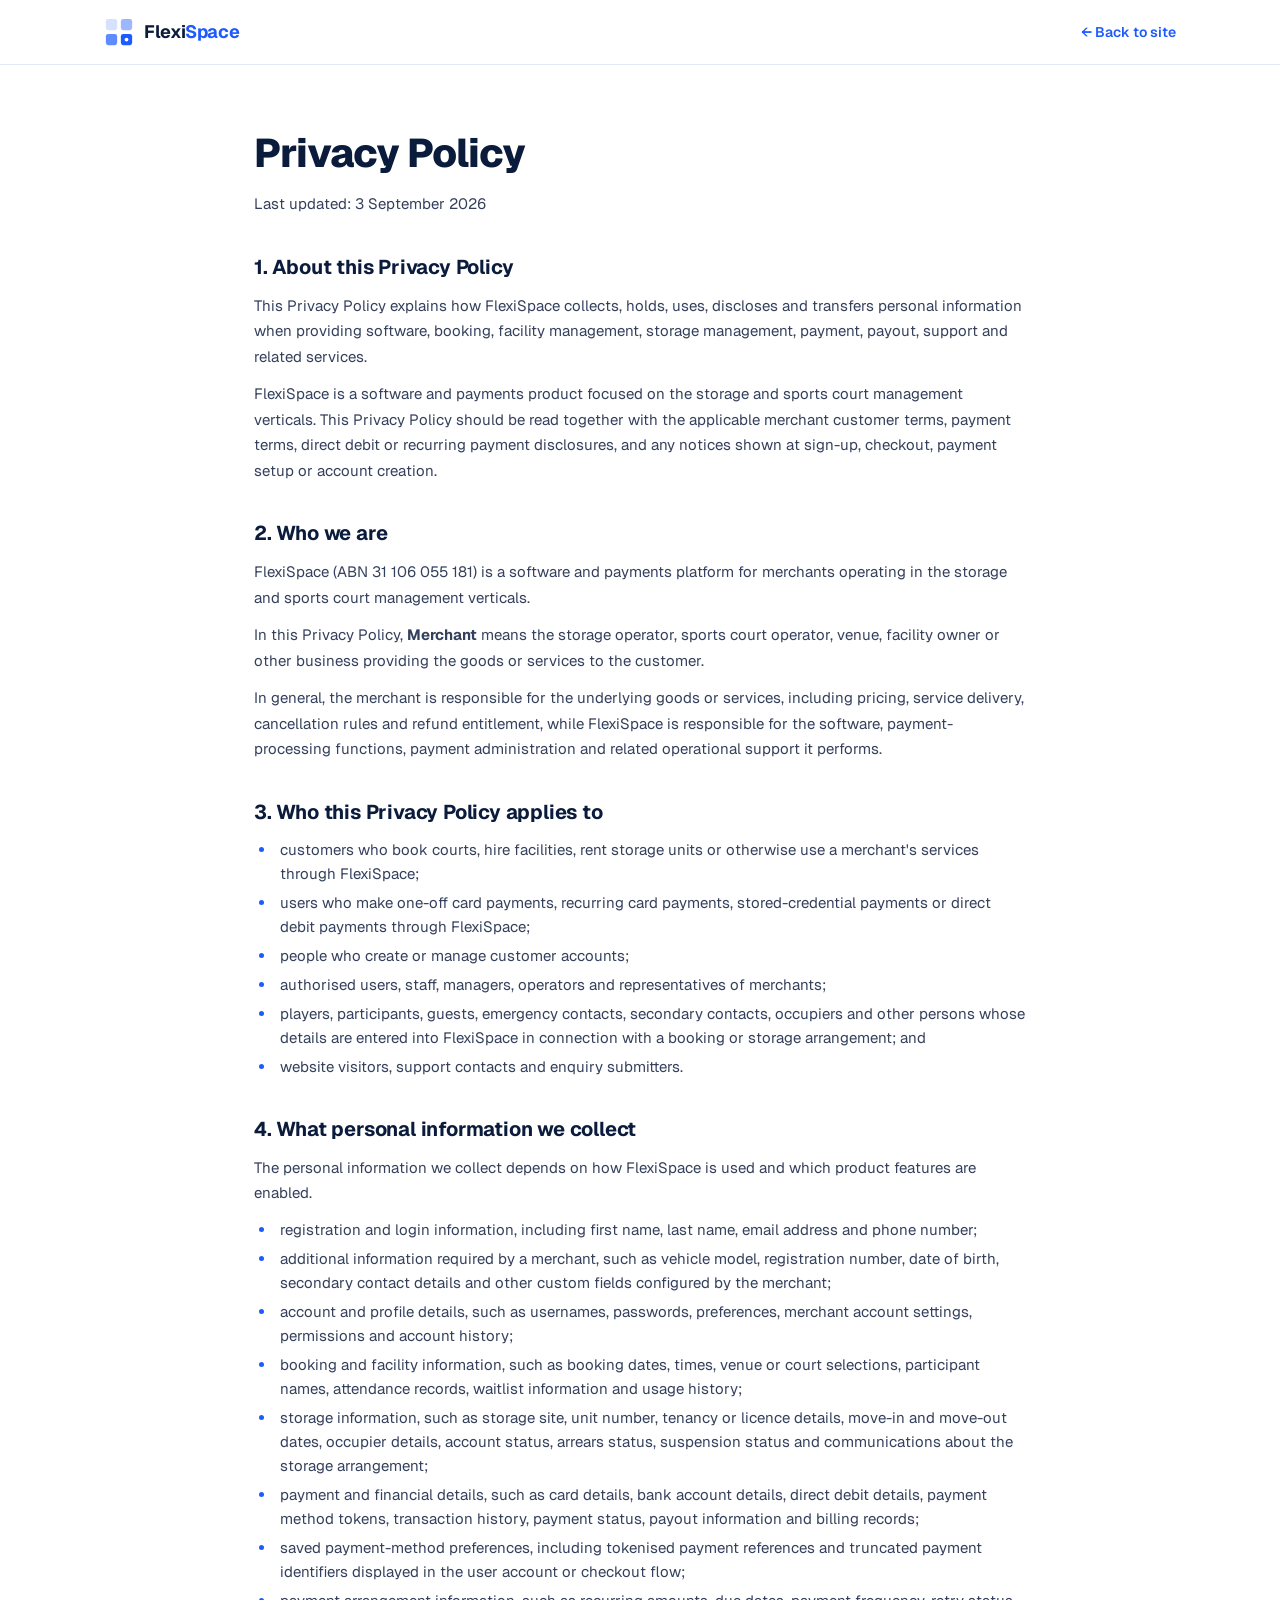
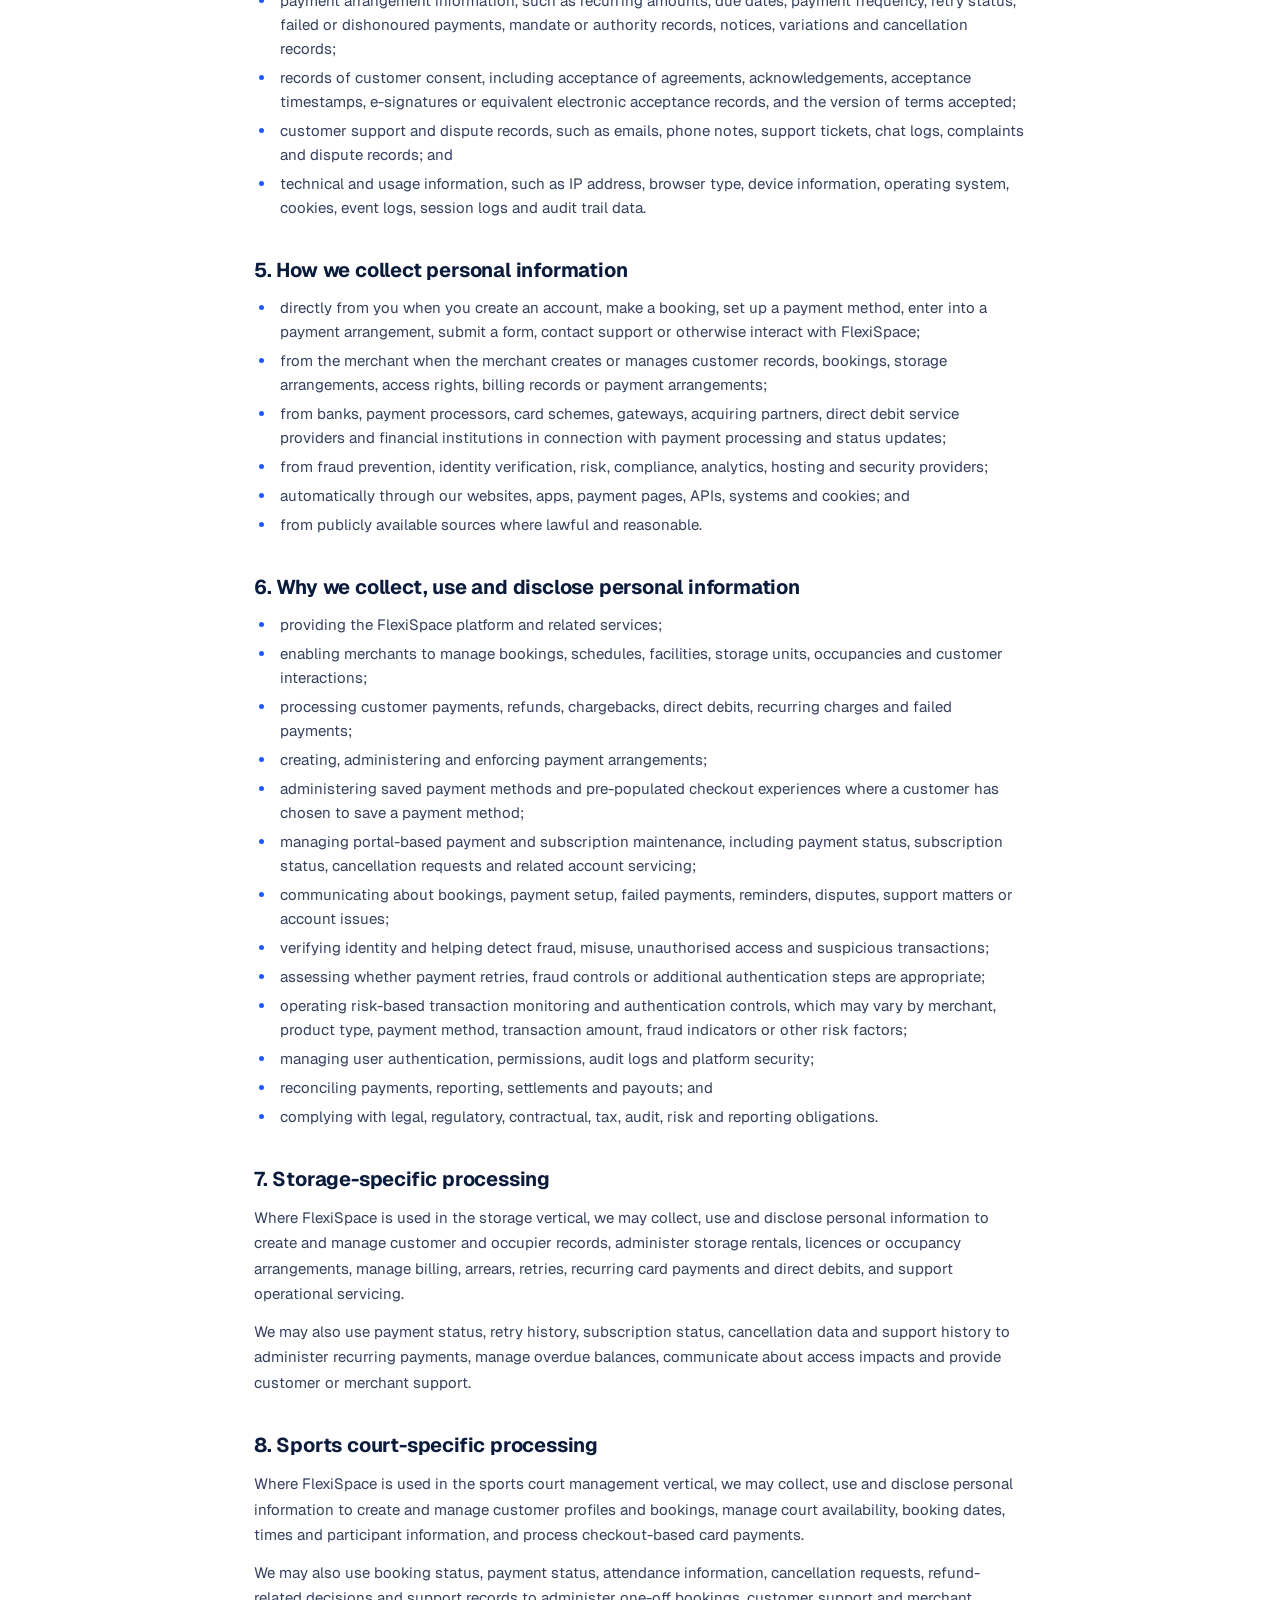
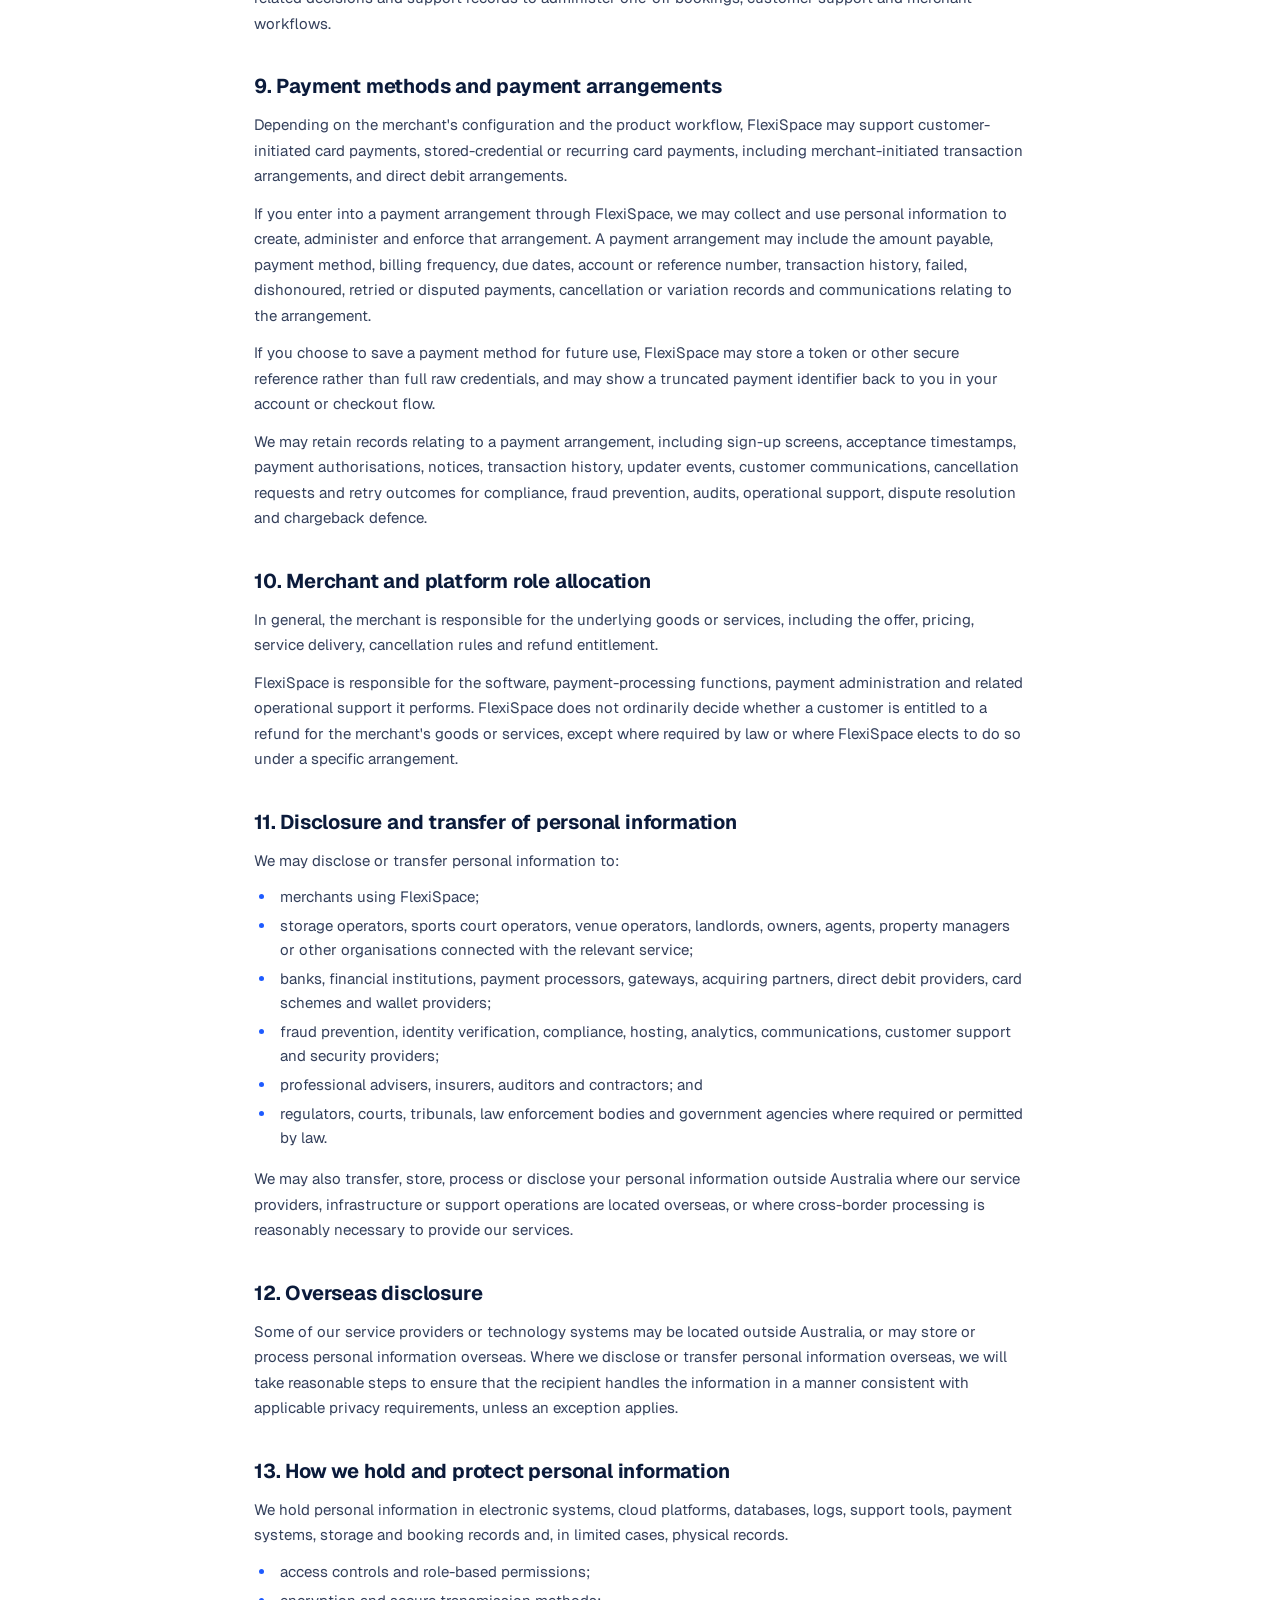
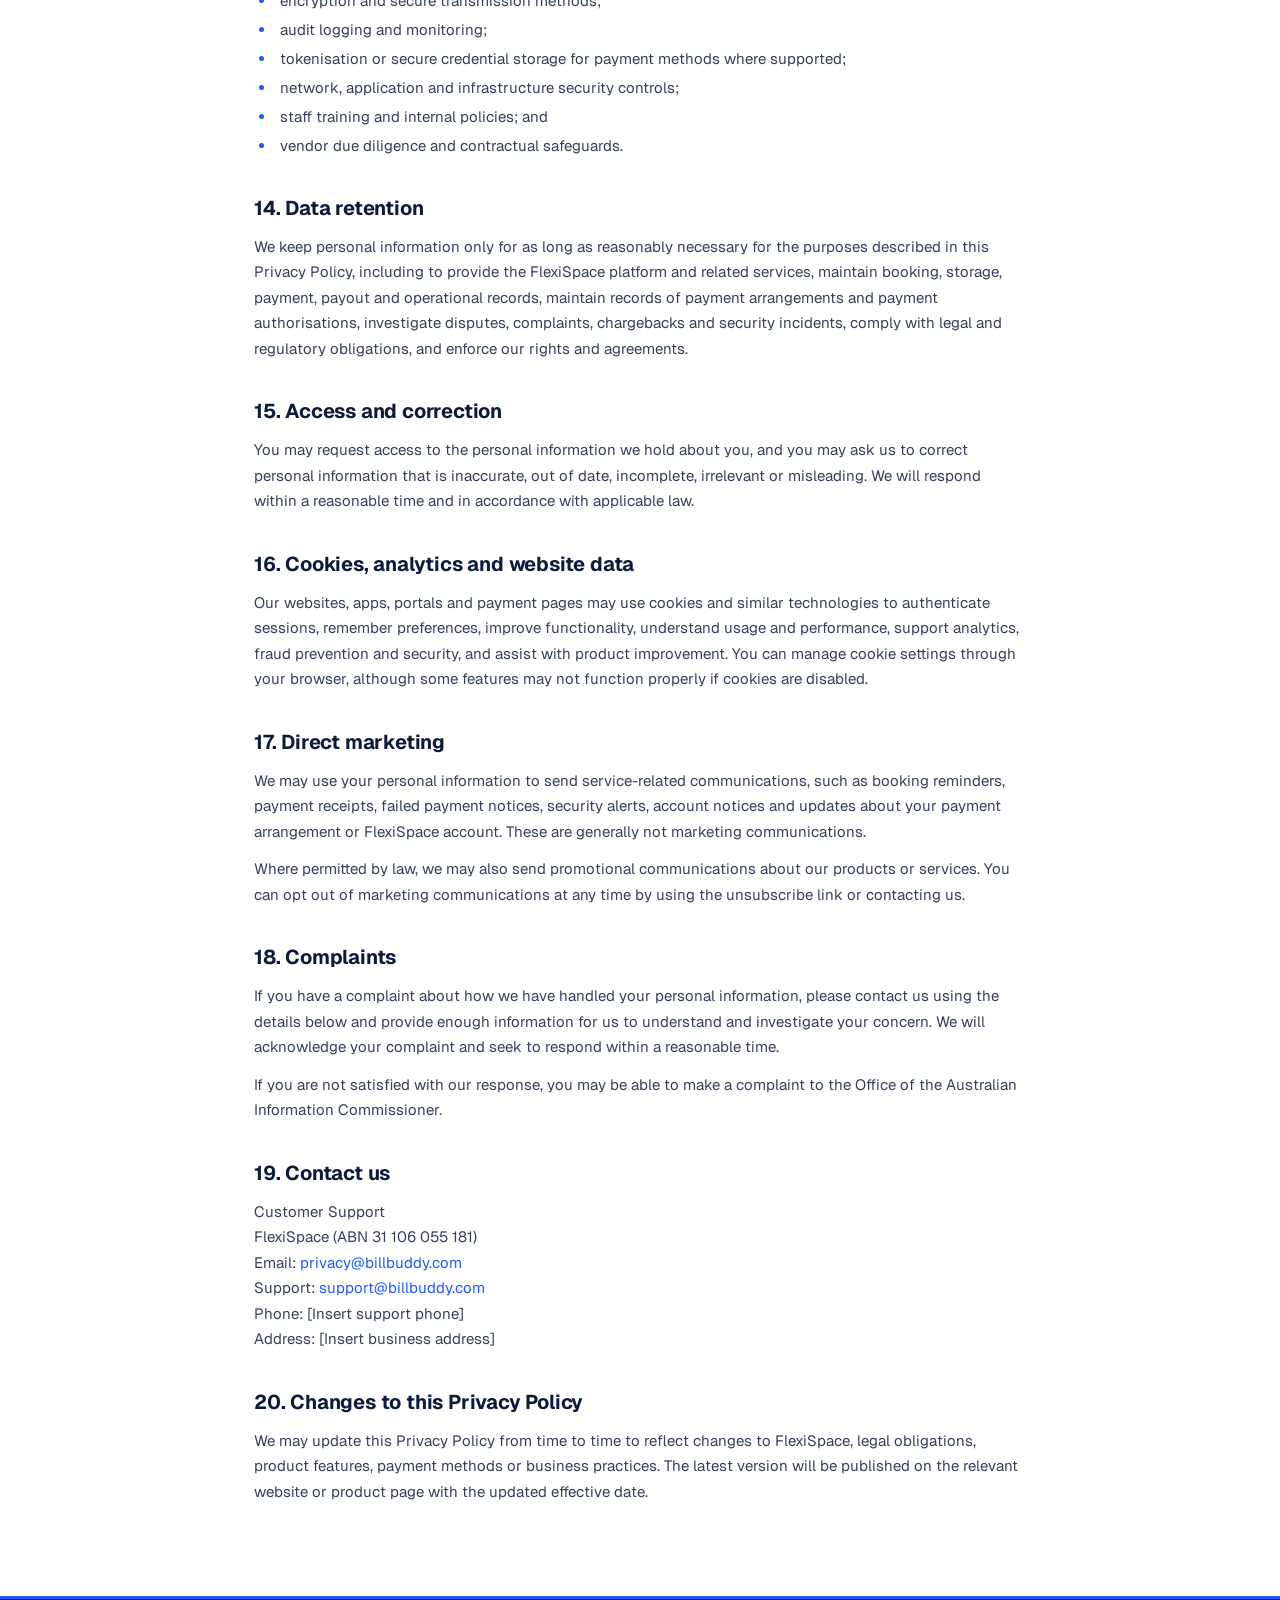
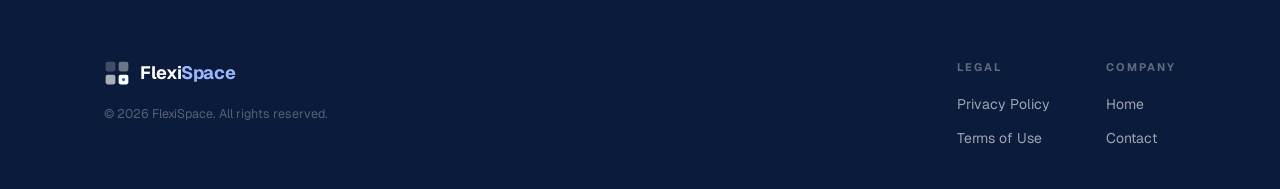
==== commit e698cad3: "privacy: replace with purpose-written FlexiSpace policy Swap the adapted FlexiRates text for the bes" ====
--- a/privacy.html
+++ b/privacy.html
@@ -4,7 +4,7 @@
   <meta charset="utf-8" />
   <title>Privacy Policy — FlexiSpace</title>
   <meta name="viewport" content="width=device-width, initial-scale=1" />
-  <meta name="description" content="FlexiSpace Privacy Policy — how we collect, use, disclose and protect your personal information, in line with the Australian Privacy Principles." />
+  <meta name="description" content="FlexiSpace Privacy Policy — how we collect, hold, use, disclose and transfer personal information across our software, booking, storage, facility-management and payment services." />
   <meta name="robots" content="index, follow" />
   <link rel="canonical" href="https://flexispace.com.au/privacy" />
   <meta name="theme-color" content="#1E5BFF" />
@@ -38,137 +38,142 @@
     <h1>Privacy Policy</h1>
     <p class="legal__updated">Last updated: 3 September 2026</p>
 
-    <h2>A Legal Disclaimer</h2>
-    <p>FlexiSpace (ABN 31 106 055 181) ("we", "us" or the "Company") is committed to privacy protection. At flexispace.com.au ("this site"), we understand the importance of keeping personal information private and secure. This privacy policy ("Privacy Policy") describes generally how we manage personal information and safeguard privacy. If you would like more information, please don't hesitate to contact us.</p>
-    <p>This Privacy Policy forms part of, and is subject to the provisions of, our Website Terms of Use at <a href="terms.html">flexispace.com.au/terms</a>.</p>
-
-    <h2>What is "personal information"?</h2>
-    <p>Personal information held by the Company may include your:</p>
-    <ul>
-      <li>Name and date of birth;</li>
-      <li>Residential and business postal addresses, telephone/mobile/fax numbers, and email addresses;</li>
-      <li>Bank account and/or credit card details for agreed payment purposes;</li>
-      <li>Any information that you provided to us during your account creation process or added to your user profile;</li>
-      <li>Preferences and password for using this site and your computer and connection information; and</li>
-      <li>Any information that you otherwise share with us.</li>
-    </ul>
-
-    <h2>How we may collect your personal information</h2>
-    <p>At this site, we only collect personal information that is necessary for us to conduct our business as a facilitator of digital and physical payments.</p>
-
-    <h2>Information that you provide to us</h2>
-    <p>We may collect personal information that you provide to us about yourself when you:</p>
-    <ul>
-      <li>Use this site, including (without limitation) when you:
-        <ul>
-          <li>Create a user account;</li>
-          <li>Add information to your user profile;</li>
-          <li>Select any services through this site;</li>
-          <li>Add reviews, forum or chat room messages, or comments in any elements of this site that permit user-generated content;</li>
-          <li>Register for access to premium content or request certain premium features; or</li>
-          <li>Complete an online contact form to contact us.</li>
-        </ul>
-      </li>
-      <li>Provide information to us by telephone or through marketing or competition application forms; or</li>
-      <li>Send us an email or other communication.</li>
-    </ul>
-
-    <h2>IP addresses</h2>
-    <p>This site may also collect Internet Protocol (IP) addresses. IP addresses are assigned to computers on the internet to uniquely identify them within the global network. The Company collects and manages IP addresses as part of the service of providing internet session management and for security purposes. The Company may also collect and use web log, computer, and connection information for security purposes and to help prevent and detect any misuse of, or fraudulent activities involving, this site.</p>
-
-    <h2>Cookies</h2>
-    <p>This site uses "cookies" to help personalise your online experience. A cookie is a text file or a packet of information that is placed on your hard disk by a web page server to identify and interact more effectively with your computer. There are two types of cookies that may be used at this site: a persistent cookie and a session cookie.</p>
-    <ul>
-      <li><strong>Persistent cookie:</strong> Entered by your web browser into the "Cookies" folder on your computer and remains in that folder after you close your browser. It may be used by your browser on subsequent visits to this site.</li>
-      <li><strong>Session cookie:</strong> Held temporarily in your computer's memory and disappears after you close your browser or shut down your computer.</li>
-    </ul>
-    <p>Cookies cannot be used to run programs. Cookies are uniquely assigned to you and can only be read by a web server in the domain that issued the cookie to you. In some cases, cookies may collect and store personal information about you. The Company extends the same privacy protection to your personal information, whether gathered via cookies or from other sources.</p>
-
-    <h2>Why we use cookies</h2>
-    <p>This site uses cookies in order to:</p>
-    <ul>
-      <li>Remember your preferences for using this site;</li>
-      <li>Manage the signup process when you create an account with us;</li>
-      <li>Recognise you as logged in while you remain so, avoiding the need to log in again every time you visit a new page;</li>
-      <li>Facilitate e-commerce transactions, ensuring that your payment details are remembered between pages during the confirmation process;</li>
-      <li>Show relevant notifications to you (e.g., notifications that are relevant only to users who have, or have not, created an account or subscribed to newsletters or other subscription services); and</li>
-      <li>Remember details of data that you choose to submit to us (e.g., through online contact forms, comments, forum posts, chat room messages, reviews, ratings, etc).</li>
-    </ul>
-
-    <h2>Third party services</h2>
-    <p>We use the following third-party service in connection with this site:</p>
-    <ul>
-      <li><strong>Plausible Analytics:</strong> A privacy-friendly, cookieless website analytics tool we use to understand how this site is used. Plausible does not use cookies and does not collect any personal or personally identifiable information; all data it collects is aggregated and de-identified. We do not use advertising or social media tracking on this site.</li>
-    </ul>
-
-    <h2>Contacting us about privacy</h2>
-    <p>If you would like more information about the way we manage personal information that we hold about you, or are concerned that we may have breached your privacy, please contact us by email at <a href="mailto:privacy@billbuddy.com">privacy@billbuddy.com</a> or by post.</p>
-
-    <h2>How we may use your personal information</h2>
-    <p>Your personal information may be used in order to:</p>
-    <ul>
-      <li>Verify your identity. As we are in the business of facilitating payments and are subject to regulatory requirements, we cannot provide payment processing services to you on an anonymous basis;</li>
-      <li>Assist you to make payments through this site;</li>
-      <li>Make changes to your account;</li>
-      <li>Respond to any queries or feedback that you may have;</li>
-      <li>Conduct appropriate checks for credit-worthiness and for fraud;</li>
-      <li>Prevent and detect any misuse of, or fraudulent activities involving, this site;</li>
-      <li>Conduct research and development in respect of our services;</li>
-      <li>Deliver our services and comply with regulatory requirements, including the Anti-Money Laundering and Counter-Terrorism Financing Act 2006 (Cth);</li>
-      <li>Gain an understanding of your information and communication needs or obtain your feedback or views about our services in order for us to improve them; and/or</li>
-      <li>Maintain and develop our business systems and infrastructure, including testing and upgrading of these systems,</li>
-    </ul>
-    <p>and for any other purpose reasonably considered necessary or desirable by the Company in relation to the operation of our business.</p>
-    <p>From time to time we may email our customers with news, information, and offers relating to our own services or those of selected partners. Your personal information may also be collected so that the Company can promote and market products and services to you. This is to keep you informed of products, services, and special offers we believe you will find valuable and may continue after you cease acquiring products and services from us. If you would prefer not to receive promotional or other material from us, please let us know and we will respect your request. You can unsubscribe from such communications at any time if you choose.</p>
-
-    <h2>When we may disclose your personal information</h2>
-    <p>In order to deliver the services you require or for the purposes set out above, the Company may disclose your personal information to organisations outside the Company. Your personal information may be disclosed to these organisations only in relation to this site, and the Company takes reasonable steps to ensure that these organisations are bound by confidentiality and privacy obligations in relation to the protection of your personal information. These organisations may carry out or provide:</p>
-    <ul>
-      <li>Customer enquiries;</li>
-      <li>Mailing systems;</li>
-      <li>Information technology services;</li>
-      <li>Marketing, telemarketing, and sales services;</li>
-      <li>Market research; and</li>
-      <li>Website usage analysis.</li>
-    </ul>
-    <p>In addition, we may disclose your personal information to:</p>
-    <ul>
-      <li>Your authorised representatives or legal advisers (when requested by you to do so);</li>
-      <li>Credit-reporting and fraud-checking agencies;</li>
-      <li>Credit providers (for credit-related purposes such as creditworthiness, credit rating, credit provision, and financing);</li>
-      <li>Our professional advisers, including our accountants, auditors, and lawyers;</li>
-      <li>Government and regulatory authorities and other organisations, as required or authorised by law;</li>
-      <li>Organisations who manage our business strategies, including those involved in a transfer/sale of all or part of our assets or business (including accounts and trade receivables) and those involved in managing our business risk and funding functions; and</li>
-      <li>The police or other appropriate persons where your communication suggests possible illegal activity or harm to others.</li>
-    </ul>
-
-    <h2>Access to your personal information</h2>
-    <p>In most cases, you may have access to personal information that we hold about you. We will handle requests for access to your personal information in accordance with the Australian Privacy Principles. All requests for access to your personal information must be directed to the Privacy Officer by email using the email address provided above or by writing to us at our postal address. We will deal with all requests for access to personal information as quickly as possible. Requests for a large amount of information, or information that is not currently in use, may require further time before a response can be given. We may charge you a fee for access if a cost is incurred by us in order to retrieve your information, but in no case will we charge you a fee for your application for access.</p>
-    <p>In some cases, we may refuse to give you access to personal information that we hold about you. This may include circumstances where giving you access would:</p>
-    <ul>
-      <li>Be unlawful (e.g., where a record that contains personal information about you is subject to a claim for legal professional privilege by one of our contractual counterparties);</li>
-      <li>Have an unreasonable impact on another person's privacy; or</li>
-      <li>Prejudice an investigation of unlawful activity.</li>
-    </ul>
-    <p>We may also refuse access where the personal information relates to existing or anticipated legal proceedings, and the information would not be accessible by the process of discovery in those proceedings.</p>
-    <p>If we refuse to give you access, we will provide you with reasons for our refusal.</p>
-
-    <h2>Correcting your personal information</h2>
-    <p>We will amend any personal information about you that is held by us and that is inaccurate, incomplete, or out of date if you request us to do so. If we disagree with your view about the accuracy, completeness, or currency of a record of your personal information that is held by us, and you ask us to associate with that record a statement that you have a contrary view, we will take reasonable steps to do so.</p>
-
-    <h2>Overseas transfer</h2>
-    <p>Your personal information will not be disclosed to recipients outside of Australia unless you expressly request us to do so, and in that case, the overseas recipient will not be required to comply with the Australian Privacy Principles, and we will not be liable for any mishandling of your information in such circumstances.</p>
-    <p>We do not provide services to, target, or monitor the behaviour of individuals in the European Union. Accordingly, the European Union's General Data Protection Regulation does not apply.</p>
-
-    <h2>Storage and security of your personal information</h2>
-    <p>We are committed to maintaining the confidentiality of the information that you provide us, and we will take all reasonable precautions to protect your personal information from unauthorised use or alteration. In our business, personal information may be stored both electronically (on our computer systems and with our website hosting provider) and in hard-copy form. Firewalls, anti-virus software, and email filters, as well as passwords, protect all of our electronic information. Likewise, we take all reasonable measures to ensure the security of hard-copy information.</p>
-
-    <h2>Third party websites</h2>
-    <p>You may click through to third-party websites from this site, in which case we recommend that you refer to the privacy statement of the websites you visit. This Privacy Policy applies to this site only, and the Company assumes no responsibility for the content of any third-party websites.</p>
-
-    <h2>Changes to this Privacy Policy</h2>
-    <p>From time to time, it may be necessary for us to revise this Privacy Policy. Any changes will be in accordance with any applicable requirements under the Privacy Act and the Australian Privacy Principles. We may notify you about changes to this Privacy Policy by posting an updated version on this site.</p>
-    <p>If you require any further information about the Privacy Act and the Australian Privacy Principles, you can visit the Federal Privacy Commissioner's website (<a href="https://www.oaic.gov.au/" target="_blank" rel="noopener">www.oaic.gov.au</a>).</p>
+    <h2>1. About this Privacy Policy</h2>
+    <p>This Privacy Policy explains how FlexiSpace collects, holds, uses, discloses and transfers personal information when providing software, booking, facility management, storage management, payment, payout, support and related services.</p>
+    <p>FlexiSpace is a software and payments product focused on the storage and sports court management verticals. This Privacy Policy should be read together with the applicable merchant customer terms, payment terms, direct debit or recurring payment disclosures, and any notices shown at sign-up, checkout, payment setup or account creation.</p>
+
+    <h2>2. Who we are</h2>
+    <p>FlexiSpace (ABN 31 106 055 181) is a software and payments platform for merchants operating in the storage and sports court management verticals.</p>
+    <p>In this Privacy Policy, <strong>Merchant</strong> means the storage operator, sports court operator, venue, facility owner or other business providing the goods or services to the customer.</p>
+    <p>In general, the merchant is responsible for the underlying goods or services, including pricing, service delivery, cancellation rules and refund entitlement, while FlexiSpace is responsible for the software, payment-processing functions, payment administration and related operational support it performs.</p>
+
+    <h2>3. Who this Privacy Policy applies to</h2>
+    <ul>
+      <li>customers who book courts, hire facilities, rent storage units or otherwise use a merchant's services through FlexiSpace;</li>
+      <li>users who make one-off card payments, recurring card payments, stored-credential payments or direct debit payments through FlexiSpace;</li>
+      <li>people who create or manage customer accounts;</li>
+      <li>authorised users, staff, managers, operators and representatives of merchants;</li>
+      <li>players, participants, guests, emergency contacts, secondary contacts, occupiers and other persons whose details are entered into FlexiSpace in connection with a booking or storage arrangement; and</li>
+      <li>website visitors, support contacts and enquiry submitters.</li>
+    </ul>
+
+    <h2>4. What personal information we collect</h2>
+    <p>The personal information we collect depends on how FlexiSpace is used and which product features are enabled.</p>
+    <ul>
+      <li>registration and login information, including first name, last name, email address and phone number;</li>
+      <li>additional information required by a merchant, such as vehicle model, registration number, date of birth, secondary contact details and other custom fields configured by the merchant;</li>
+      <li>account and profile details, such as usernames, passwords, preferences, merchant account settings, permissions and account history;</li>
+      <li>booking and facility information, such as booking dates, times, venue or court selections, participant names, attendance records, waitlist information and usage history;</li>
+      <li>storage information, such as storage site, unit number, tenancy or licence details, move-in and move-out dates, occupier details, account status, arrears status, suspension status and communications about the storage arrangement;</li>
+      <li>payment and financial details, such as card details, bank account details, direct debit details, payment method tokens, transaction history, payment status, payout information and billing records;</li>
+      <li>saved payment-method preferences, including tokenised payment references and truncated payment identifiers displayed in the user account or checkout flow;</li>
+      <li>payment arrangement information, such as recurring amounts, due dates, payment frequency, retry status, failed or dishonoured payments, mandate or authority records, notices, variations and cancellation records;</li>
+      <li>records of customer consent, including acceptance of agreements, acknowledgements, acceptance timestamps, e-signatures or equivalent electronic acceptance records, and the version of terms accepted;</li>
+      <li>customer support and dispute records, such as emails, phone notes, support tickets, chat logs, complaints and dispute records; and</li>
+      <li>technical and usage information, such as IP address, browser type, device information, operating system, cookies, event logs, session logs and audit trail data.</li>
+    </ul>
+
+    <h2>5. How we collect personal information</h2>
+    <ul>
+      <li>directly from you when you create an account, make a booking, set up a payment method, enter into a payment arrangement, submit a form, contact support or otherwise interact with FlexiSpace;</li>
+      <li>from the merchant when the merchant creates or manages customer records, bookings, storage arrangements, access rights, billing records or payment arrangements;</li>
+      <li>from banks, payment processors, card schemes, gateways, acquiring partners, direct debit service providers and financial institutions in connection with payment processing and status updates;</li>
+      <li>from fraud prevention, identity verification, risk, compliance, analytics, hosting and security providers;</li>
+      <li>automatically through our websites, apps, payment pages, APIs, systems and cookies; and</li>
+      <li>from publicly available sources where lawful and reasonable.</li>
+    </ul>
+
+    <h2>6. Why we collect, use and disclose personal information</h2>
+    <ul>
+      <li>providing the FlexiSpace platform and related services;</li>
+      <li>enabling merchants to manage bookings, schedules, facilities, storage units, occupancies and customer interactions;</li>
+      <li>processing customer payments, refunds, chargebacks, direct debits, recurring charges and failed payments;</li>
+      <li>creating, administering and enforcing payment arrangements;</li>
+      <li>administering saved payment methods and pre-populated checkout experiences where a customer has chosen to save a payment method;</li>
+      <li>managing portal-based payment and subscription maintenance, including payment status, subscription status, cancellation requests and related account servicing;</li>
+      <li>communicating about bookings, payment setup, failed payments, reminders, disputes, support matters or account issues;</li>
+      <li>verifying identity and helping detect fraud, misuse, unauthorised access and suspicious transactions;</li>
+      <li>assessing whether payment retries, fraud controls or additional authentication steps are appropriate;</li>
+      <li>operating risk-based transaction monitoring and authentication controls, which may vary by merchant, product type, payment method, transaction amount, fraud indicators or other risk factors;</li>
+      <li>managing user authentication, permissions, audit logs and platform security;</li>
+      <li>reconciling payments, reporting, settlements and payouts; and</li>
+      <li>complying with legal, regulatory, contractual, tax, audit, risk and reporting obligations.</li>
+    </ul>
+
+    <h2>7. Storage-specific processing</h2>
+    <p>Where FlexiSpace is used in the storage vertical, we may collect, use and disclose personal information to create and manage customer and occupier records, administer storage rentals, licences or occupancy arrangements, manage billing, arrears, retries, recurring card payments and direct debits, and support operational servicing.</p>
+    <p>We may also use payment status, retry history, subscription status, cancellation data and support history to administer recurring payments, manage overdue balances, communicate about access impacts and provide customer or merchant support.</p>
+
+    <h2>8. Sports court-specific processing</h2>
+    <p>Where FlexiSpace is used in the sports court management vertical, we may collect, use and disclose personal information to create and manage customer profiles and bookings, manage court availability, booking dates, times and participant information, and process checkout-based card payments.</p>
+    <p>We may also use booking status, payment status, attendance information, cancellation requests, refund-related decisions and support records to administer one-off bookings, customer support and merchant workflows.</p>
+
+    <h2>9. Payment methods and payment arrangements</h2>
+    <p>Depending on the merchant's configuration and the product workflow, FlexiSpace may support customer-initiated card payments, stored-credential or recurring card payments, including merchant-initiated transaction arrangements, and direct debit arrangements.</p>
+    <p>If you enter into a payment arrangement through FlexiSpace, we may collect and use personal information to create, administer and enforce that arrangement. A payment arrangement may include the amount payable, payment method, billing frequency, due dates, account or reference number, transaction history, failed, dishonoured, retried or disputed payments, cancellation or variation records and communications relating to the arrangement.</p>
+    <p>If you choose to save a payment method for future use, FlexiSpace may store a token or other secure reference rather than full raw credentials, and may show a truncated payment identifier back to you in your account or checkout flow.</p>
+    <p>We may retain records relating to a payment arrangement, including sign-up screens, acceptance timestamps, payment authorisations, notices, transaction history, updater events, customer communications, cancellation requests and retry outcomes for compliance, fraud prevention, audits, operational support, dispute resolution and chargeback defence.</p>
+
+    <h2>10. Merchant and platform role allocation</h2>
+    <p>In general, the merchant is responsible for the underlying goods or services, including the offer, pricing, service delivery, cancellation rules and refund entitlement.</p>
+    <p>FlexiSpace is responsible for the software, payment-processing functions, payment administration and related operational support it performs. FlexiSpace does not ordinarily decide whether a customer is entitled to a refund for the merchant's goods or services, except where required by law or where FlexiSpace elects to do so under a specific arrangement.</p>
+
+    <h2>11. Disclosure and transfer of personal information</h2>
+    <p>We may disclose or transfer personal information to:</p>
+    <ul>
+      <li>merchants using FlexiSpace;</li>
+      <li>storage operators, sports court operators, venue operators, landlords, owners, agents, property managers or other organisations connected with the relevant service;</li>
+      <li>banks, financial institutions, payment processors, gateways, acquiring partners, direct debit providers, card schemes and wallet providers;</li>
+      <li>fraud prevention, identity verification, compliance, hosting, analytics, communications, customer support and security providers;</li>
+      <li>professional advisers, insurers, auditors and contractors; and</li>
+      <li>regulators, courts, tribunals, law enforcement bodies and government agencies where required or permitted by law.</li>
+    </ul>
+    <p>We may also transfer, store, process or disclose your personal information outside Australia where our service providers, infrastructure or support operations are located overseas, or where cross-border processing is reasonably necessary to provide our services.</p>
+
+    <h2>12. Overseas disclosure</h2>
+    <p>Some of our service providers or technology systems may be located outside Australia, or may store or process personal information overseas. Where we disclose or transfer personal information overseas, we will take reasonable steps to ensure that the recipient handles the information in a manner consistent with applicable privacy requirements, unless an exception applies.</p>
+
+    <h2>13. How we hold and protect personal information</h2>
+    <p>We hold personal information in electronic systems, cloud platforms, databases, logs, support tools, payment systems, storage and booking records and, in limited cases, physical records.</p>
+    <ul>
+      <li>access controls and role-based permissions;</li>
+      <li>encryption and secure transmission methods;</li>
+      <li>audit logging and monitoring;</li>
+      <li>tokenisation or secure credential storage for payment methods where supported;</li>
+      <li>network, application and infrastructure security controls;</li>
+      <li>staff training and internal policies; and</li>
+      <li>vendor due diligence and contractual safeguards.</li>
+    </ul>
+
+    <h2>14. Data retention</h2>
+    <p>We keep personal information only for as long as reasonably necessary for the purposes described in this Privacy Policy, including to provide the FlexiSpace platform and related services, maintain booking, storage, payment, payout and operational records, maintain records of payment arrangements and payment authorisations, investigate disputes, complaints, chargebacks and security incidents, comply with legal and regulatory obligations, and enforce our rights and agreements.</p>
+
+    <h2>15. Access and correction</h2>
+    <p>You may request access to the personal information we hold about you, and you may ask us to correct personal information that is inaccurate, out of date, incomplete, irrelevant or misleading. We will respond within a reasonable time and in accordance with applicable law.</p>
+
+    <h2>16. Cookies, analytics and website data</h2>
+    <p>Our websites, apps, portals and payment pages may use cookies and similar technologies to authenticate sessions, remember preferences, improve functionality, understand usage and performance, support analytics, fraud prevention and security, and assist with product improvement. You can manage cookie settings through your browser, although some features may not function properly if cookies are disabled.</p>
+
+    <h2>17. Direct marketing</h2>
+    <p>We may use your personal information to send service-related communications, such as booking reminders, payment receipts, failed payment notices, security alerts, account notices and updates about your payment arrangement or FlexiSpace account. These are generally not marketing communications.</p>
+    <p>Where permitted by law, we may also send promotional communications about our products or services. You can opt out of marketing communications at any time by using the unsubscribe link or contacting us.</p>
+
+    <h2>18. Complaints</h2>
+    <p>If you have a complaint about how we have handled your personal information, please contact us using the details below and provide enough information for us to understand and investigate your concern. We will acknowledge your complaint and seek to respond within a reasonable time.</p>
+    <p>If you are not satisfied with our response, you may be able to make a complaint to the Office of the Australian Information Commissioner.</p>
+
+    <h2>19. Contact us</h2>
+    <p>
+      Customer Support<br />
+      FlexiSpace (ABN 31 106 055 181)<br />
+      Email: <a href="mailto:privacy@billbuddy.com">privacy@billbuddy.com</a><br />
+      Support: <a href="mailto:support@billbuddy.com">support@billbuddy.com</a><br />
+      Phone: [Insert support phone]<br />
+      Address: [Insert business address]
+    </p>
+
+    <h2>20. Changes to this Privacy Policy</h2>
+    <p>We may update this Privacy Policy from time to time to reflect changes to FlexiSpace, legal obligations, product features, payment methods or business practices. The latest version will be published on the relevant website or product page with the updated effective date.</p>
   </div>
 </main>
 
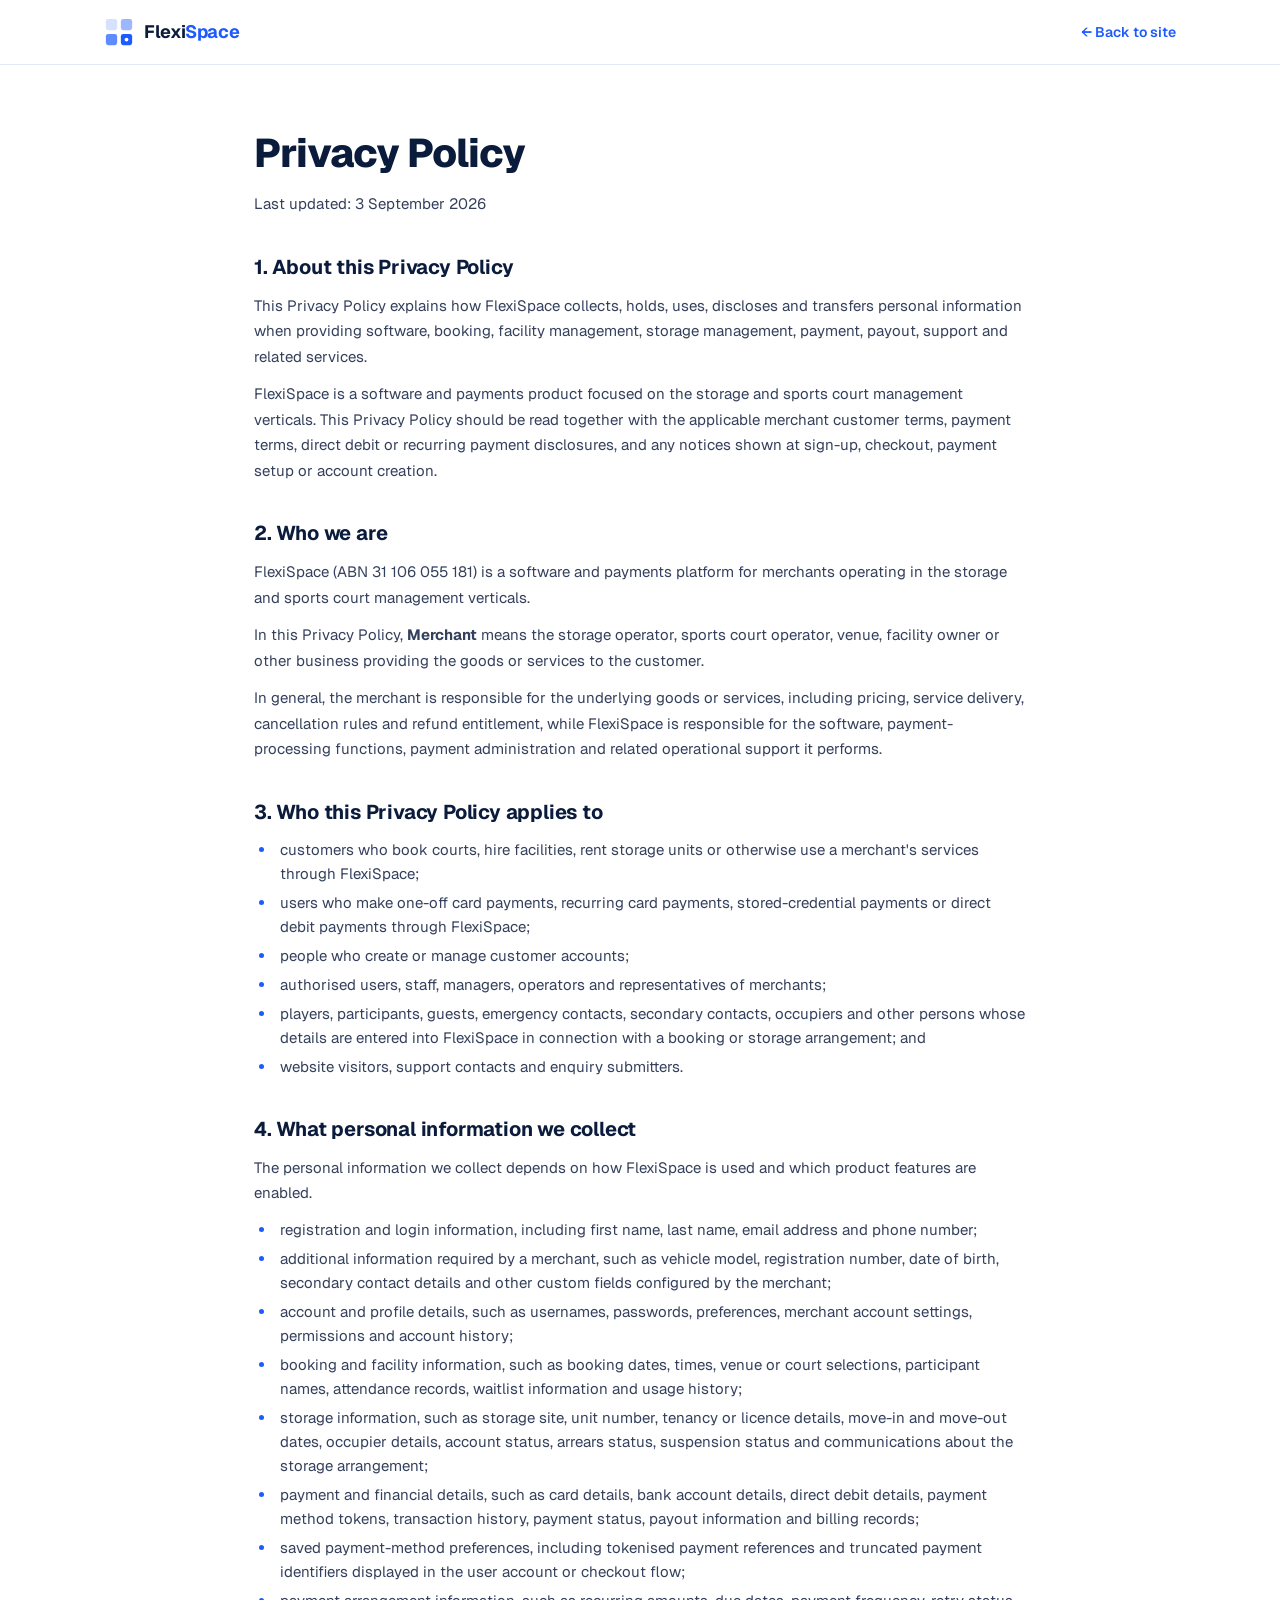
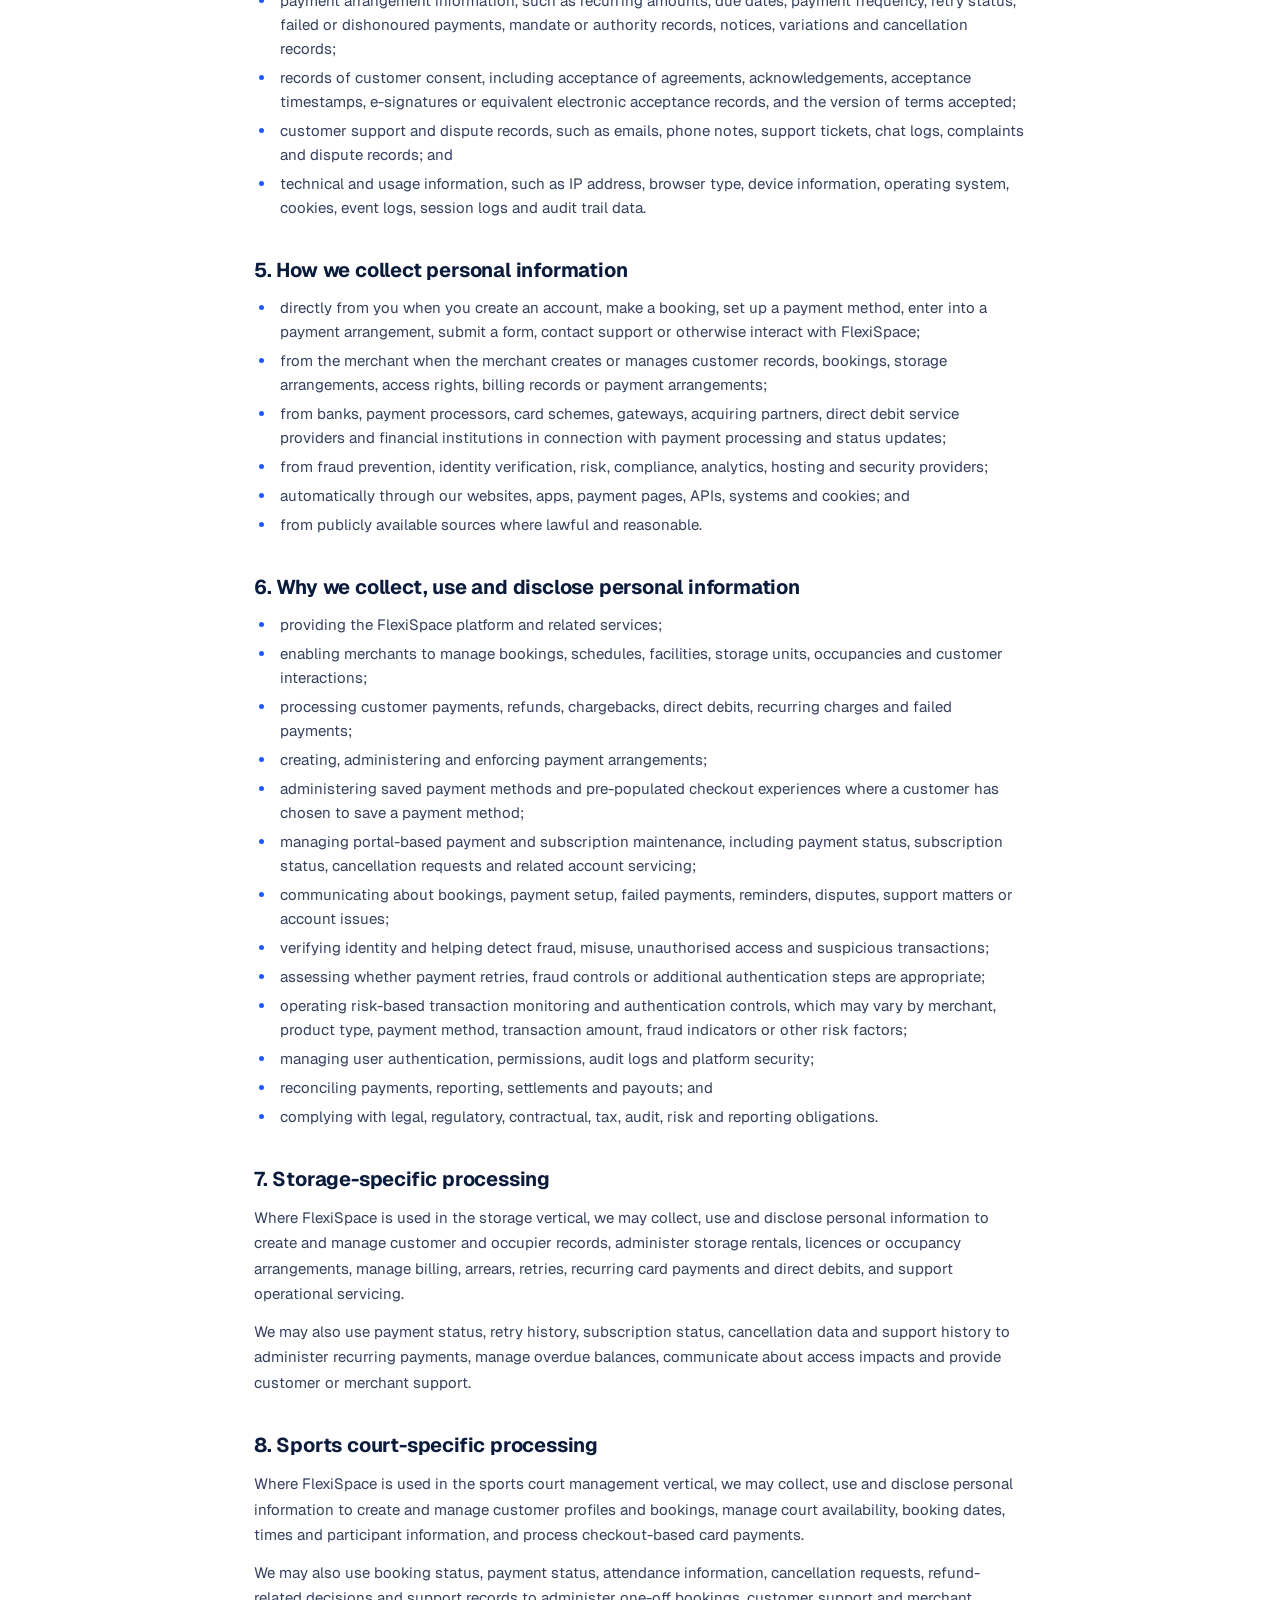
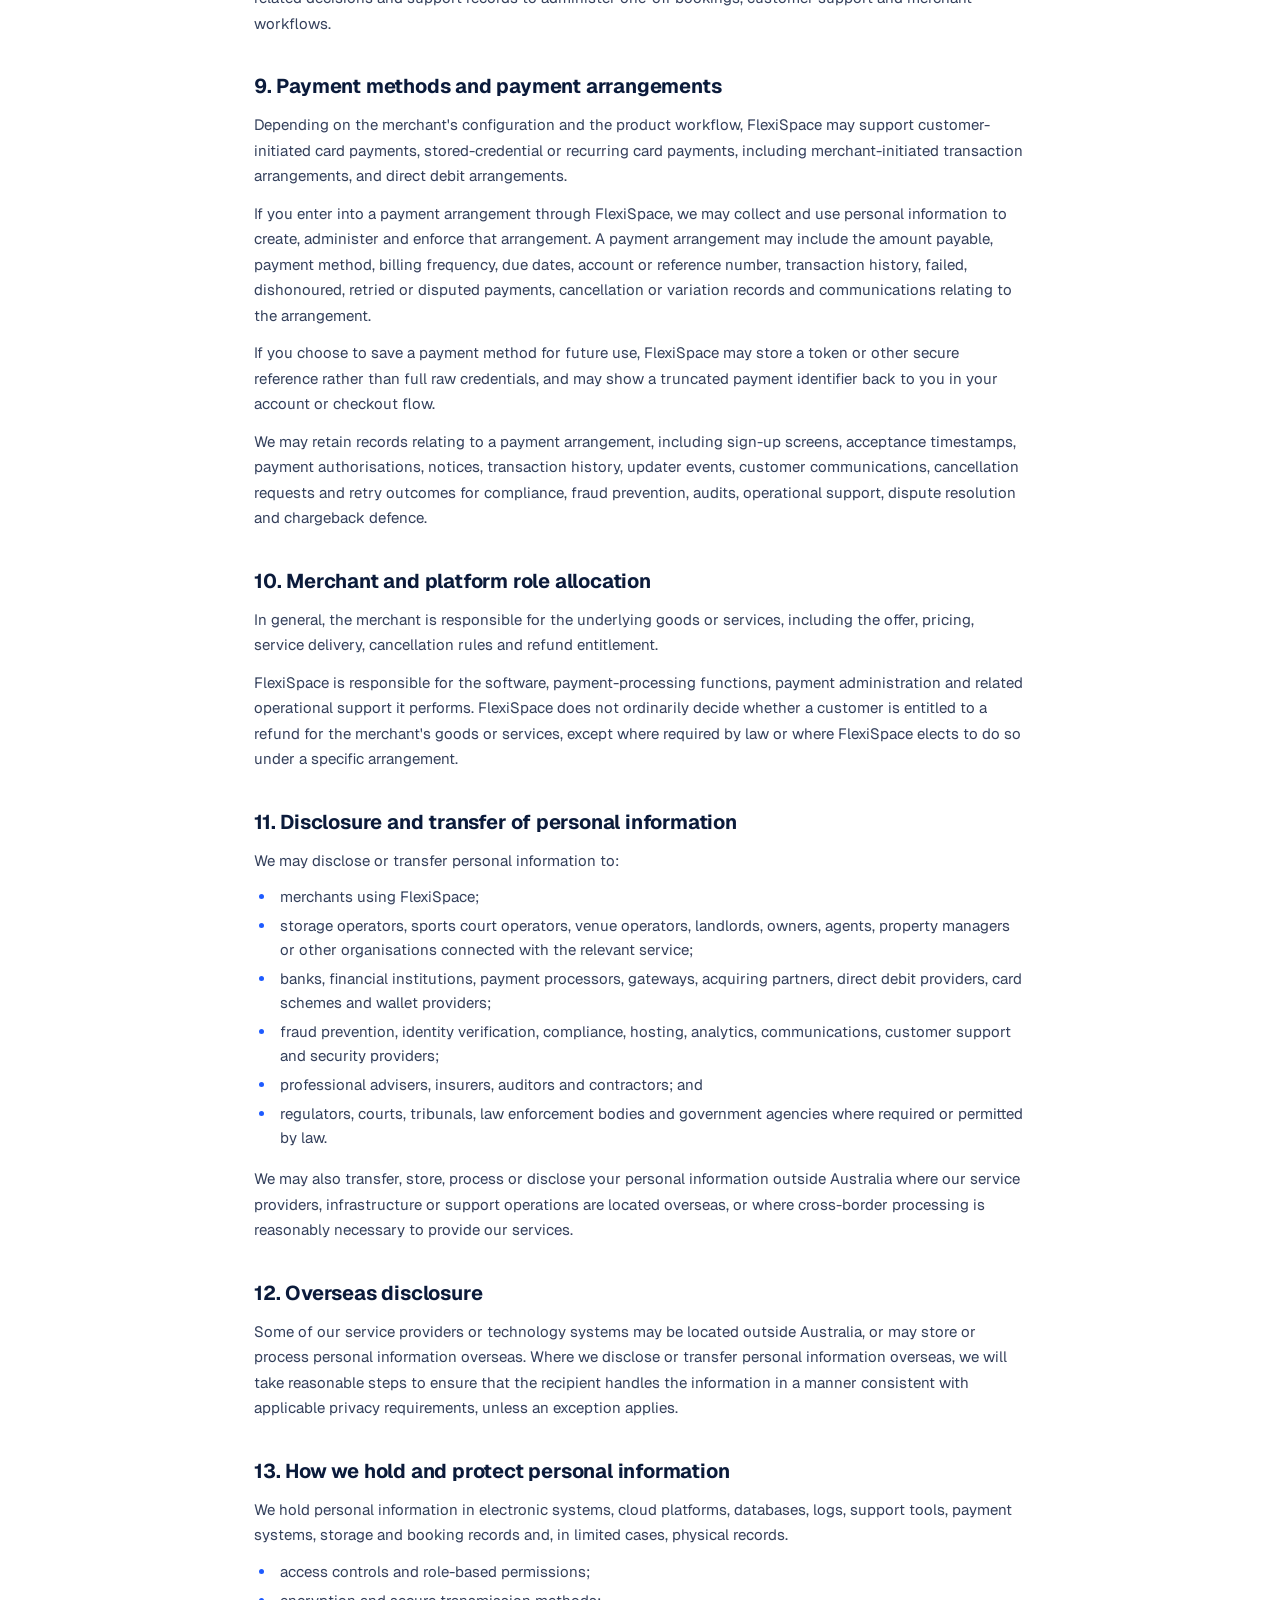
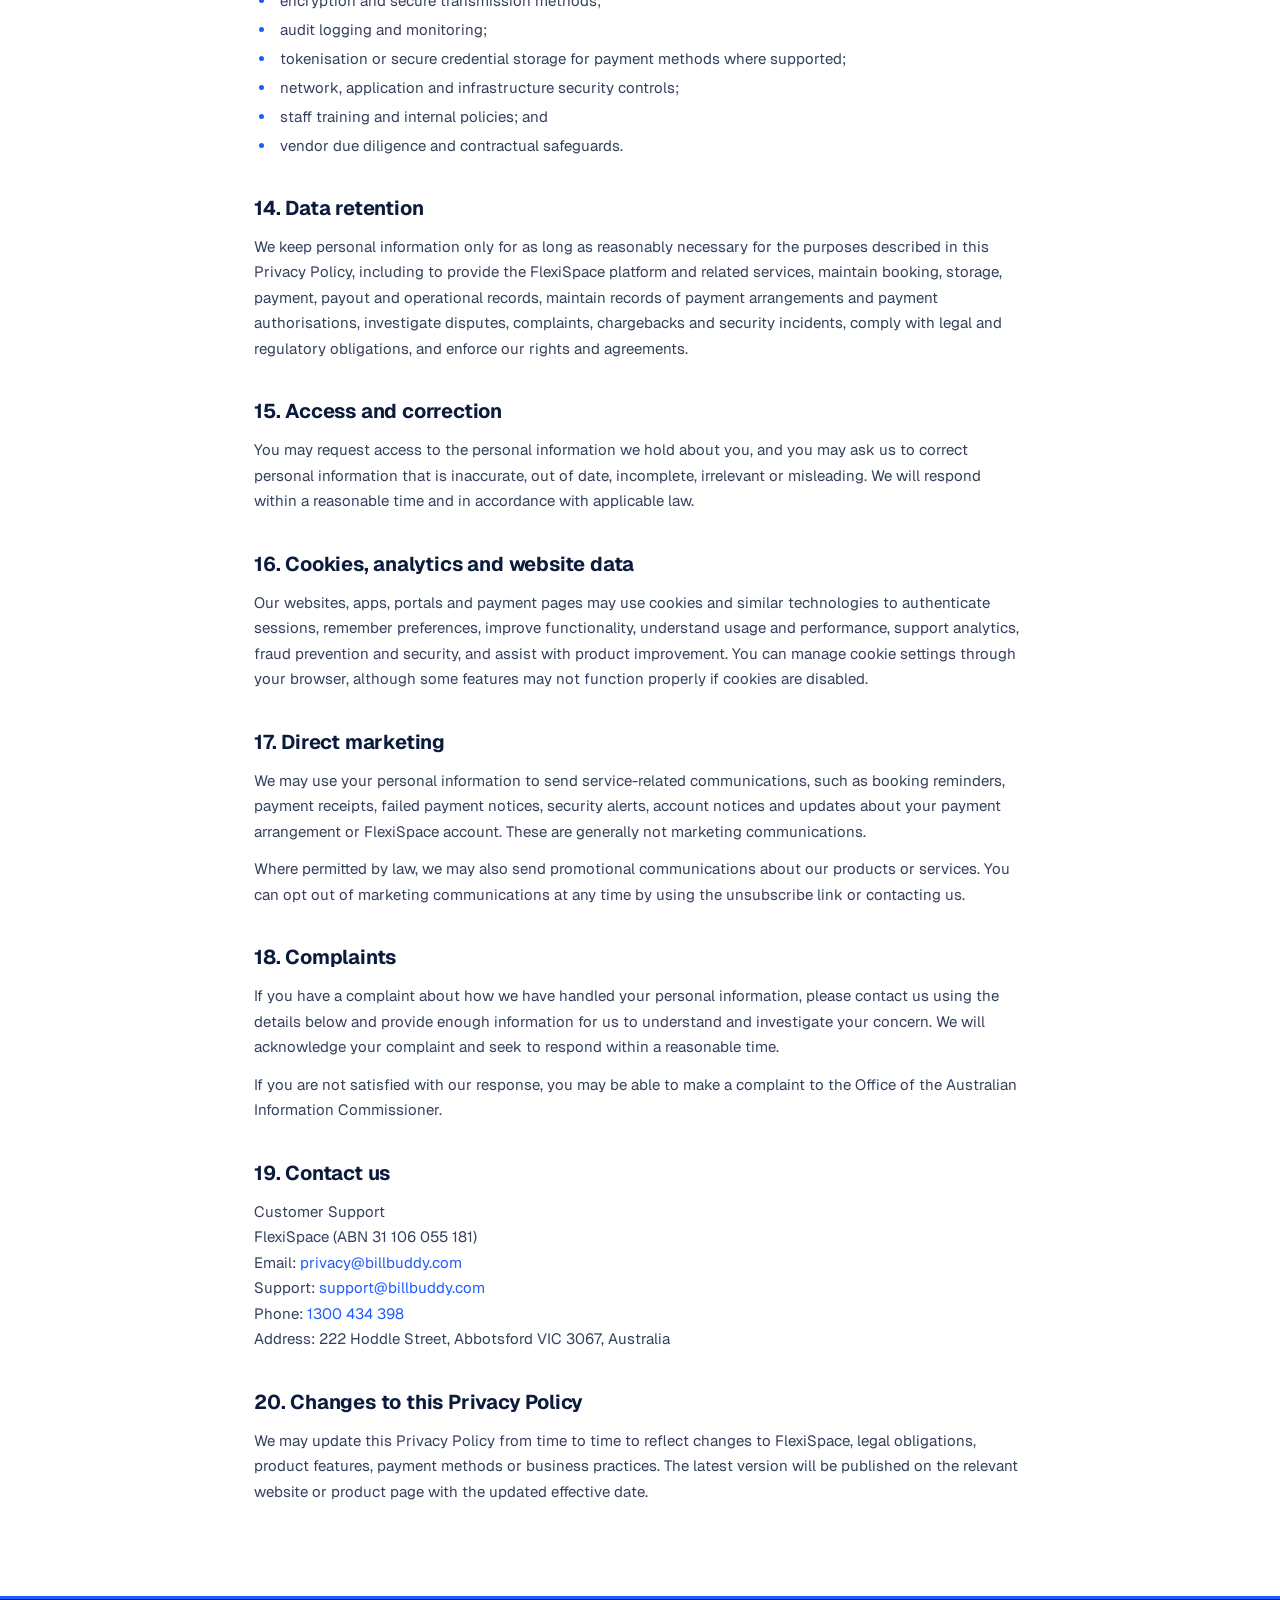
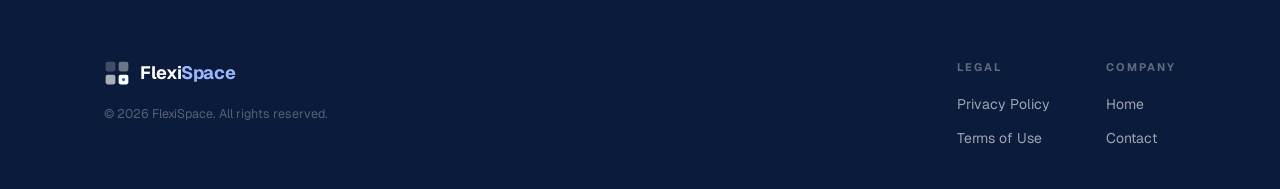
==== commit 5238e101: "privacy: fill Section 19 contact details (phone + address) Phone 1300 434 398; 222 Hoddle Street, Ab" ====
--- a/privacy.html
+++ b/privacy.html
@@ -168,8 +168,8 @@
       FlexiSpace (ABN 31 106 055 181)<br />
       Email: <a href="mailto:privacy@billbuddy.com">privacy@billbuddy.com</a><br />
       Support: <a href="mailto:support@billbuddy.com">support@billbuddy.com</a><br />
-      Phone: [Insert support phone]<br />
-      Address: [Insert business address]
+      Phone: <a href="tel:1300434398">1300 434 398</a><br />
+      Address: 222 Hoddle Street, Abbotsford VIC 3067, Australia
     </p>
 
     <h2>20. Changes to this Privacy Policy</h2>
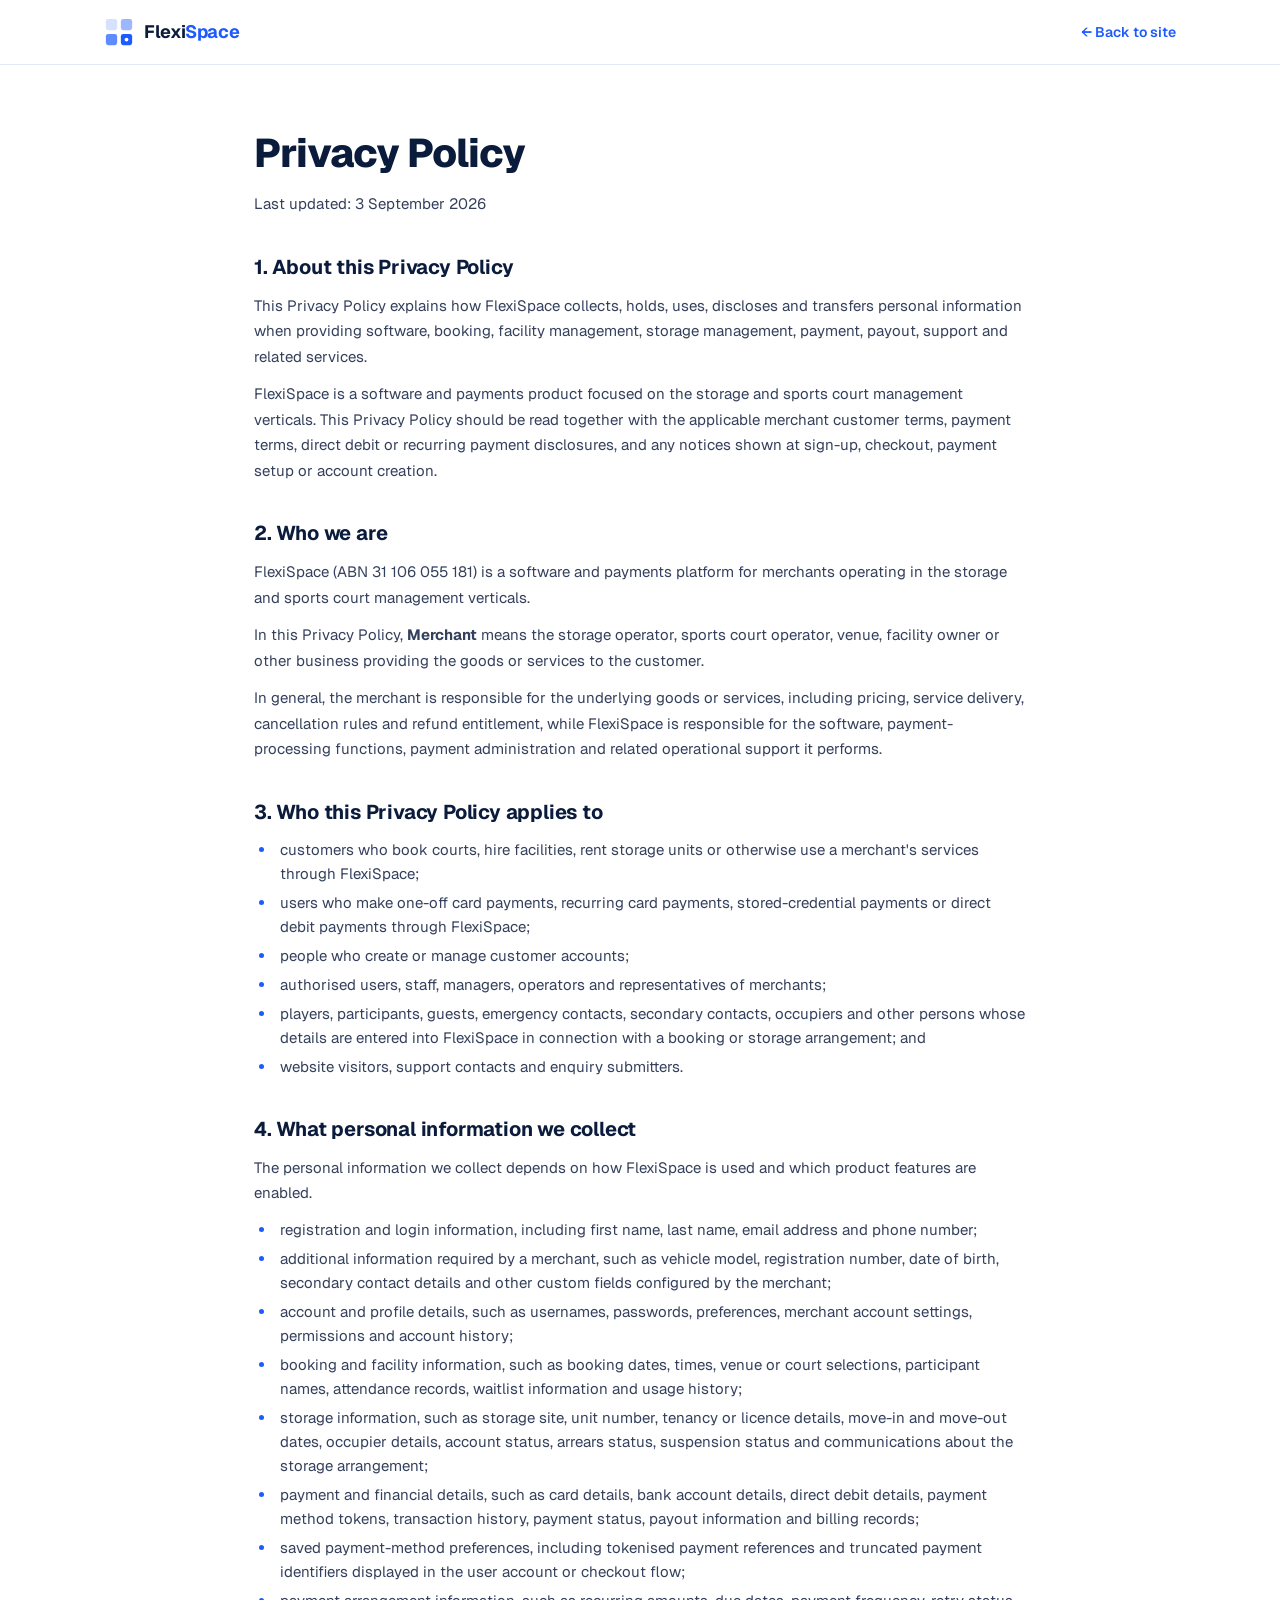
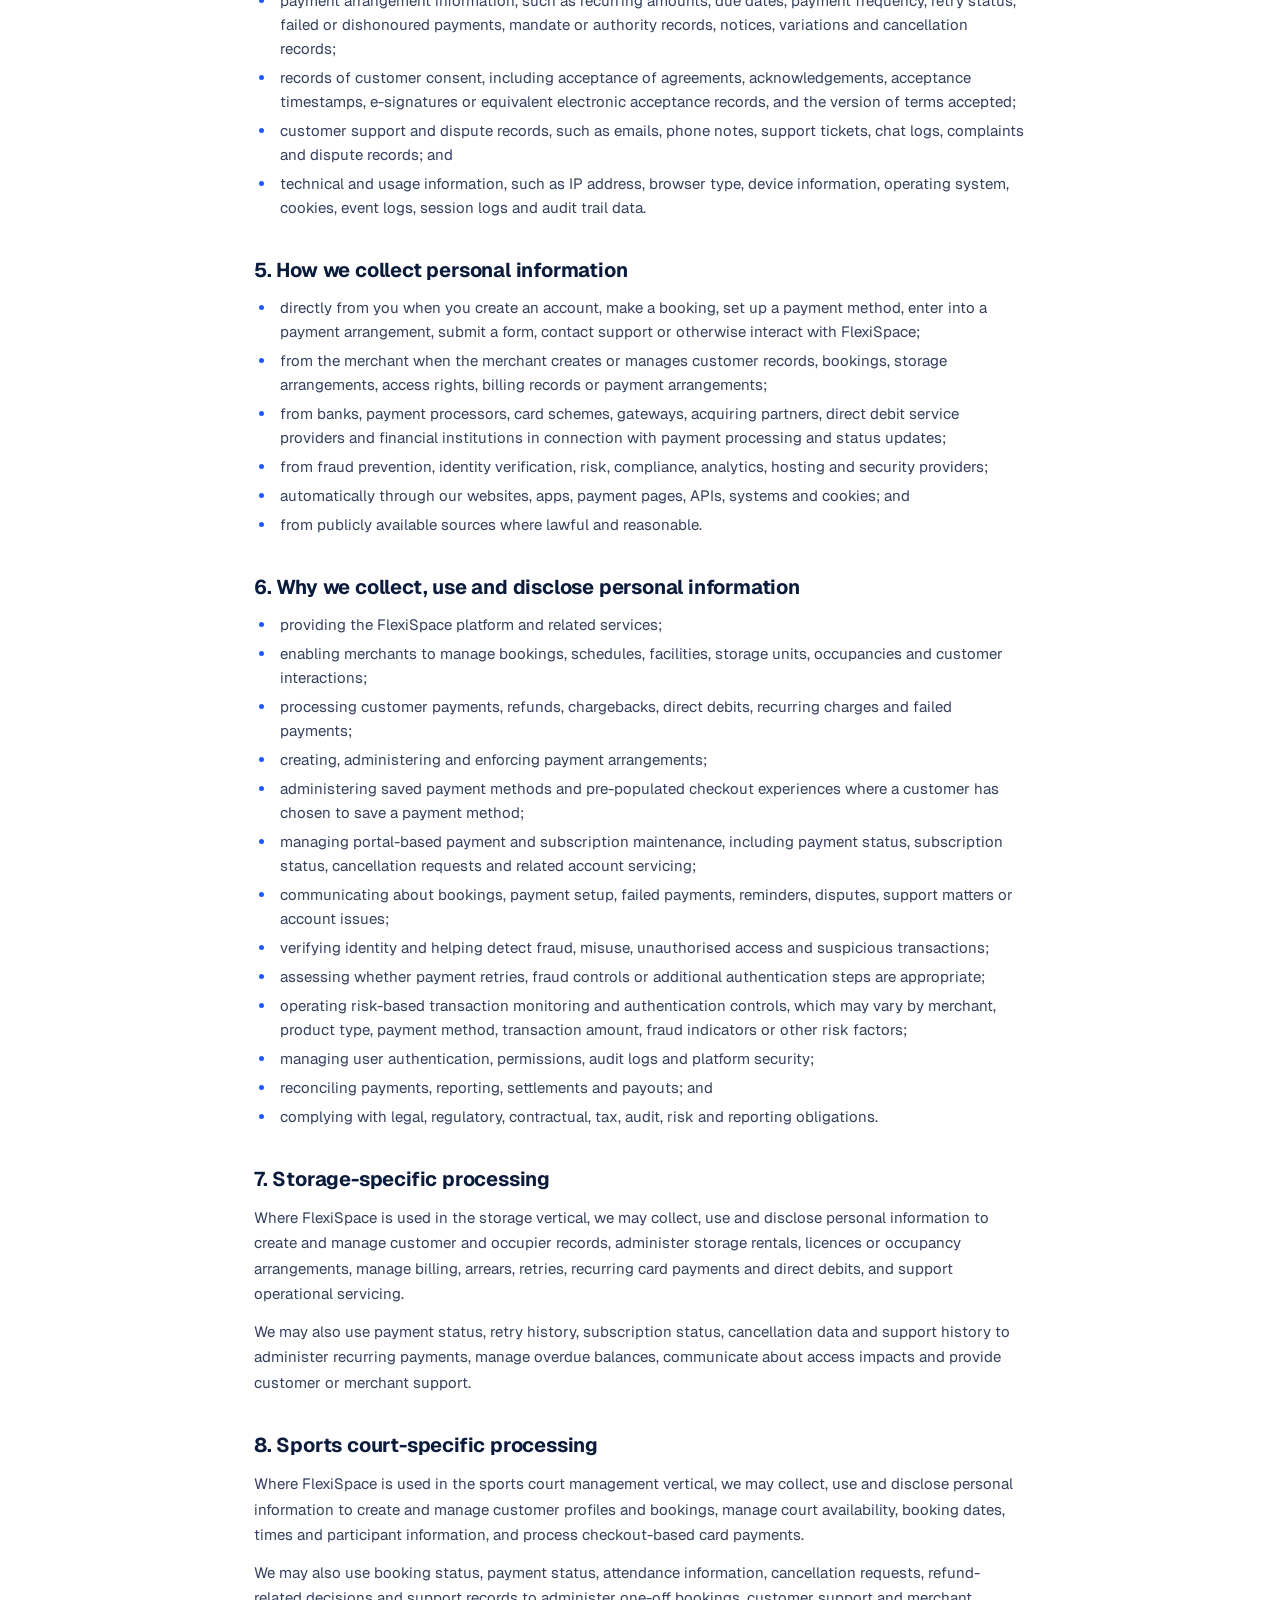
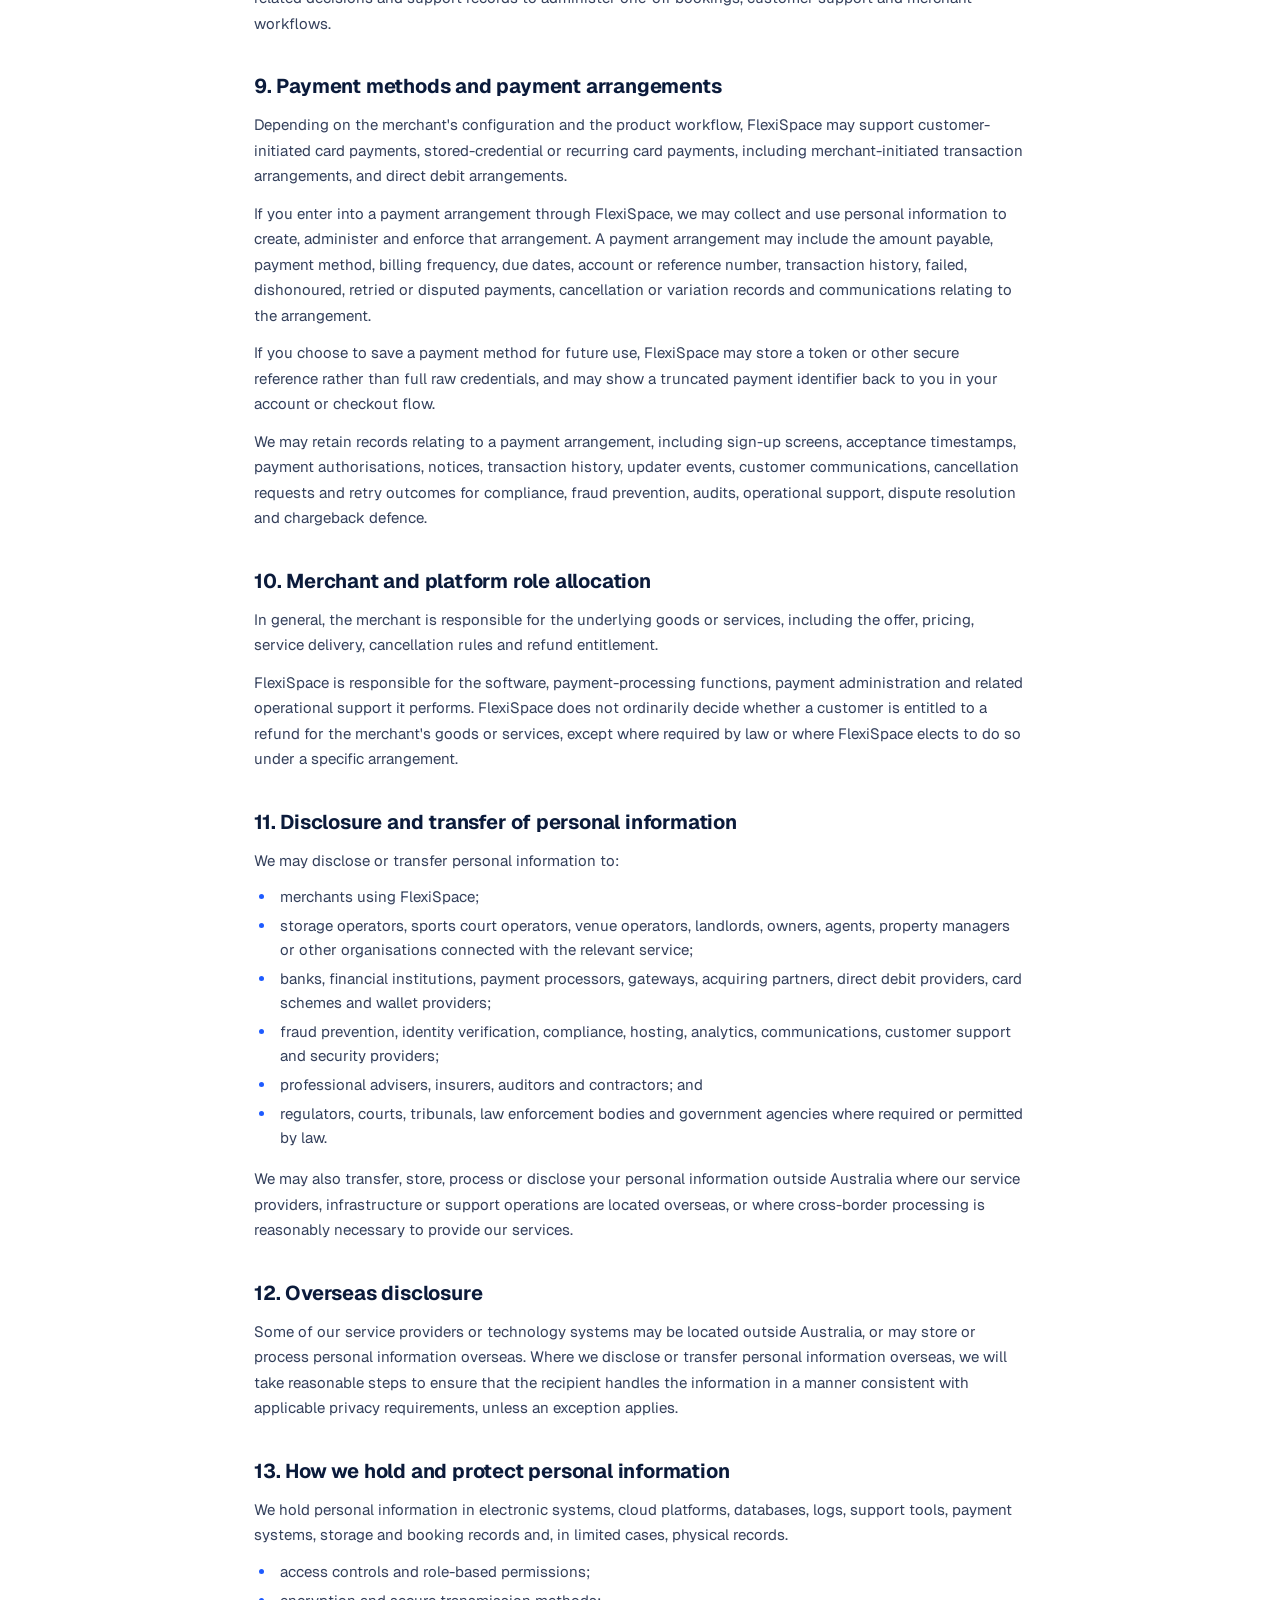
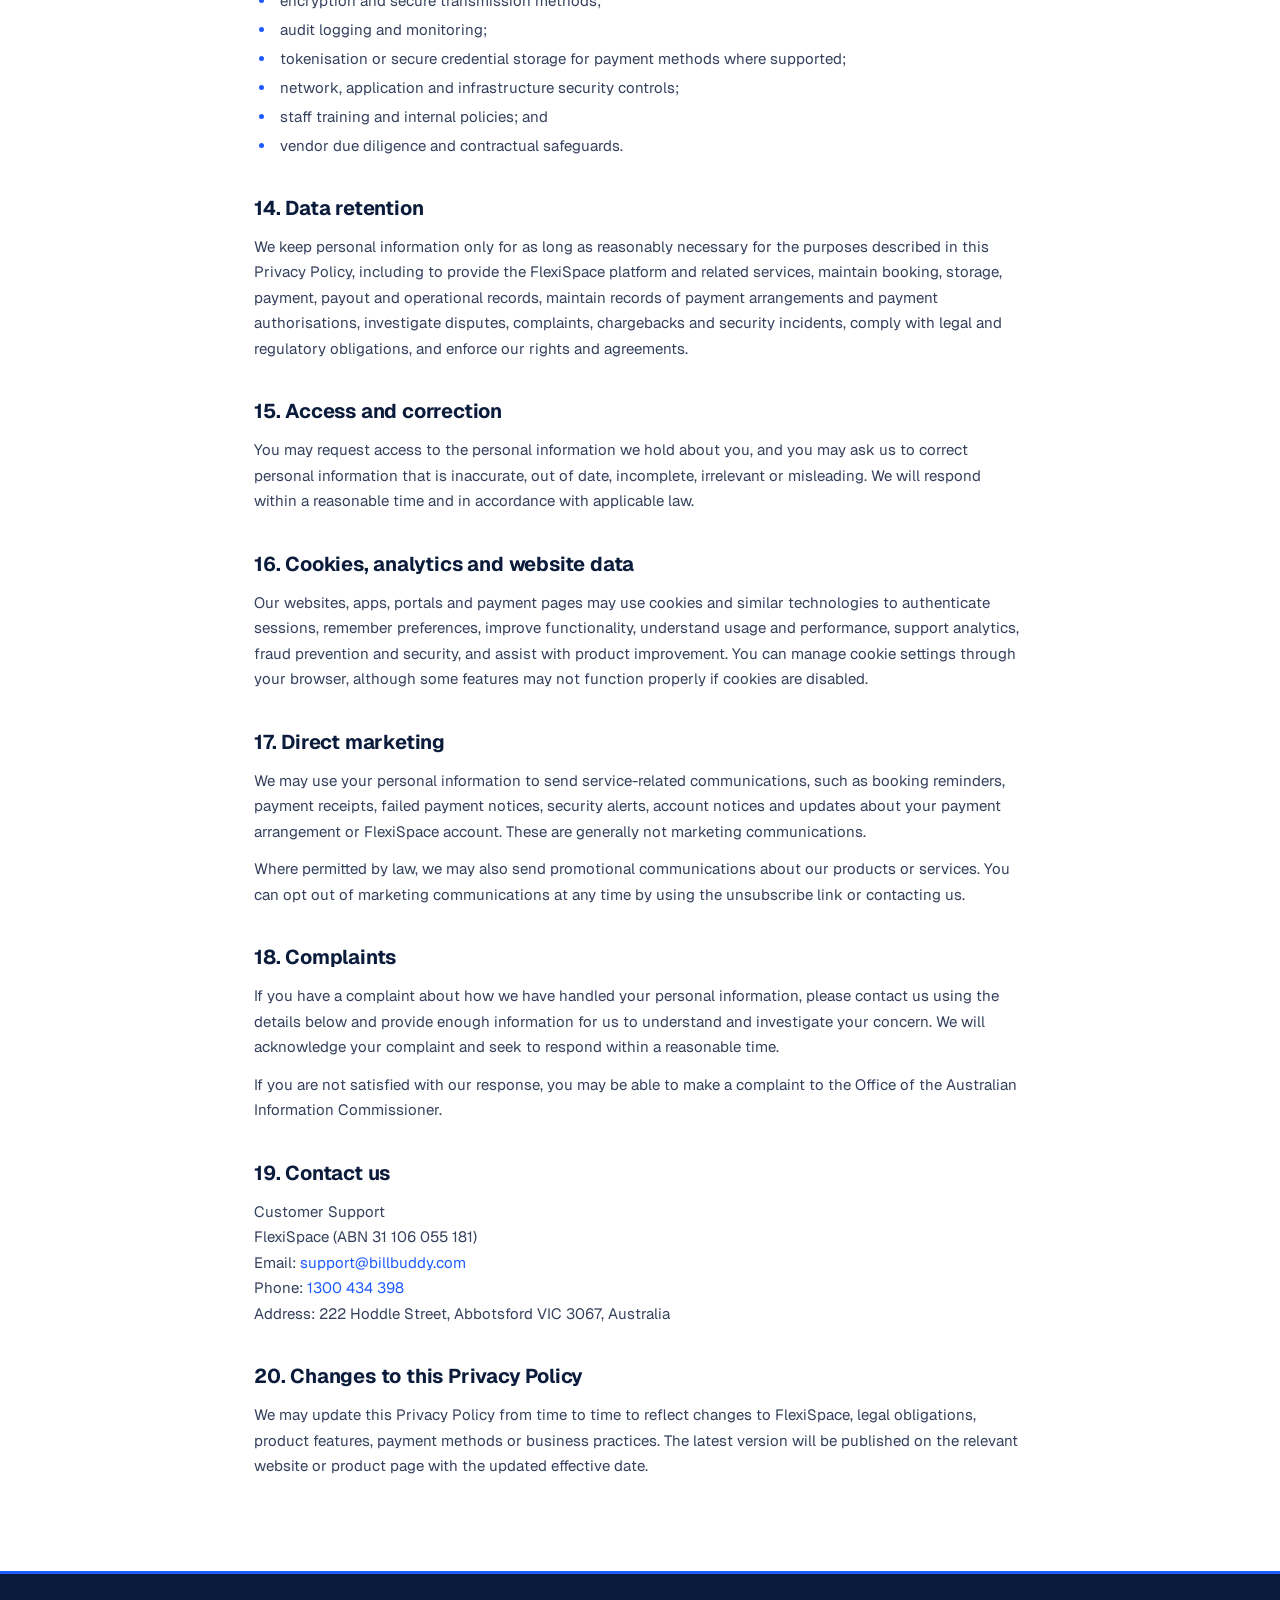
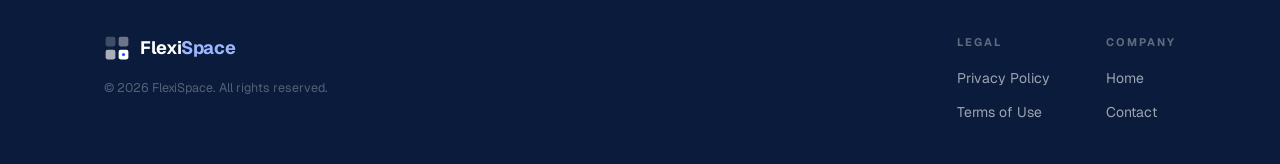
==== commit ab12cde7: "privacy: single support@billbuddy.com contact email (drop separate Support line) Co-Authored-By: Cla" ====
--- a/privacy.html
+++ b/privacy.html
@@ -166,8 +166,7 @@
     <p>
       Customer Support<br />
       FlexiSpace (ABN 31 106 055 181)<br />
-      Email: <a href="mailto:privacy@billbuddy.com">privacy@billbuddy.com</a><br />
-      Support: <a href="mailto:support@billbuddy.com">support@billbuddy.com</a><br />
+      Email: <a href="mailto:support@billbuddy.com">support@billbuddy.com</a><br />
       Phone: <a href="tel:1300434398">1300 434 398</a><br />
       Address: 222 Hoddle Street, Abbotsford VIC 3067, Australia
     </p>
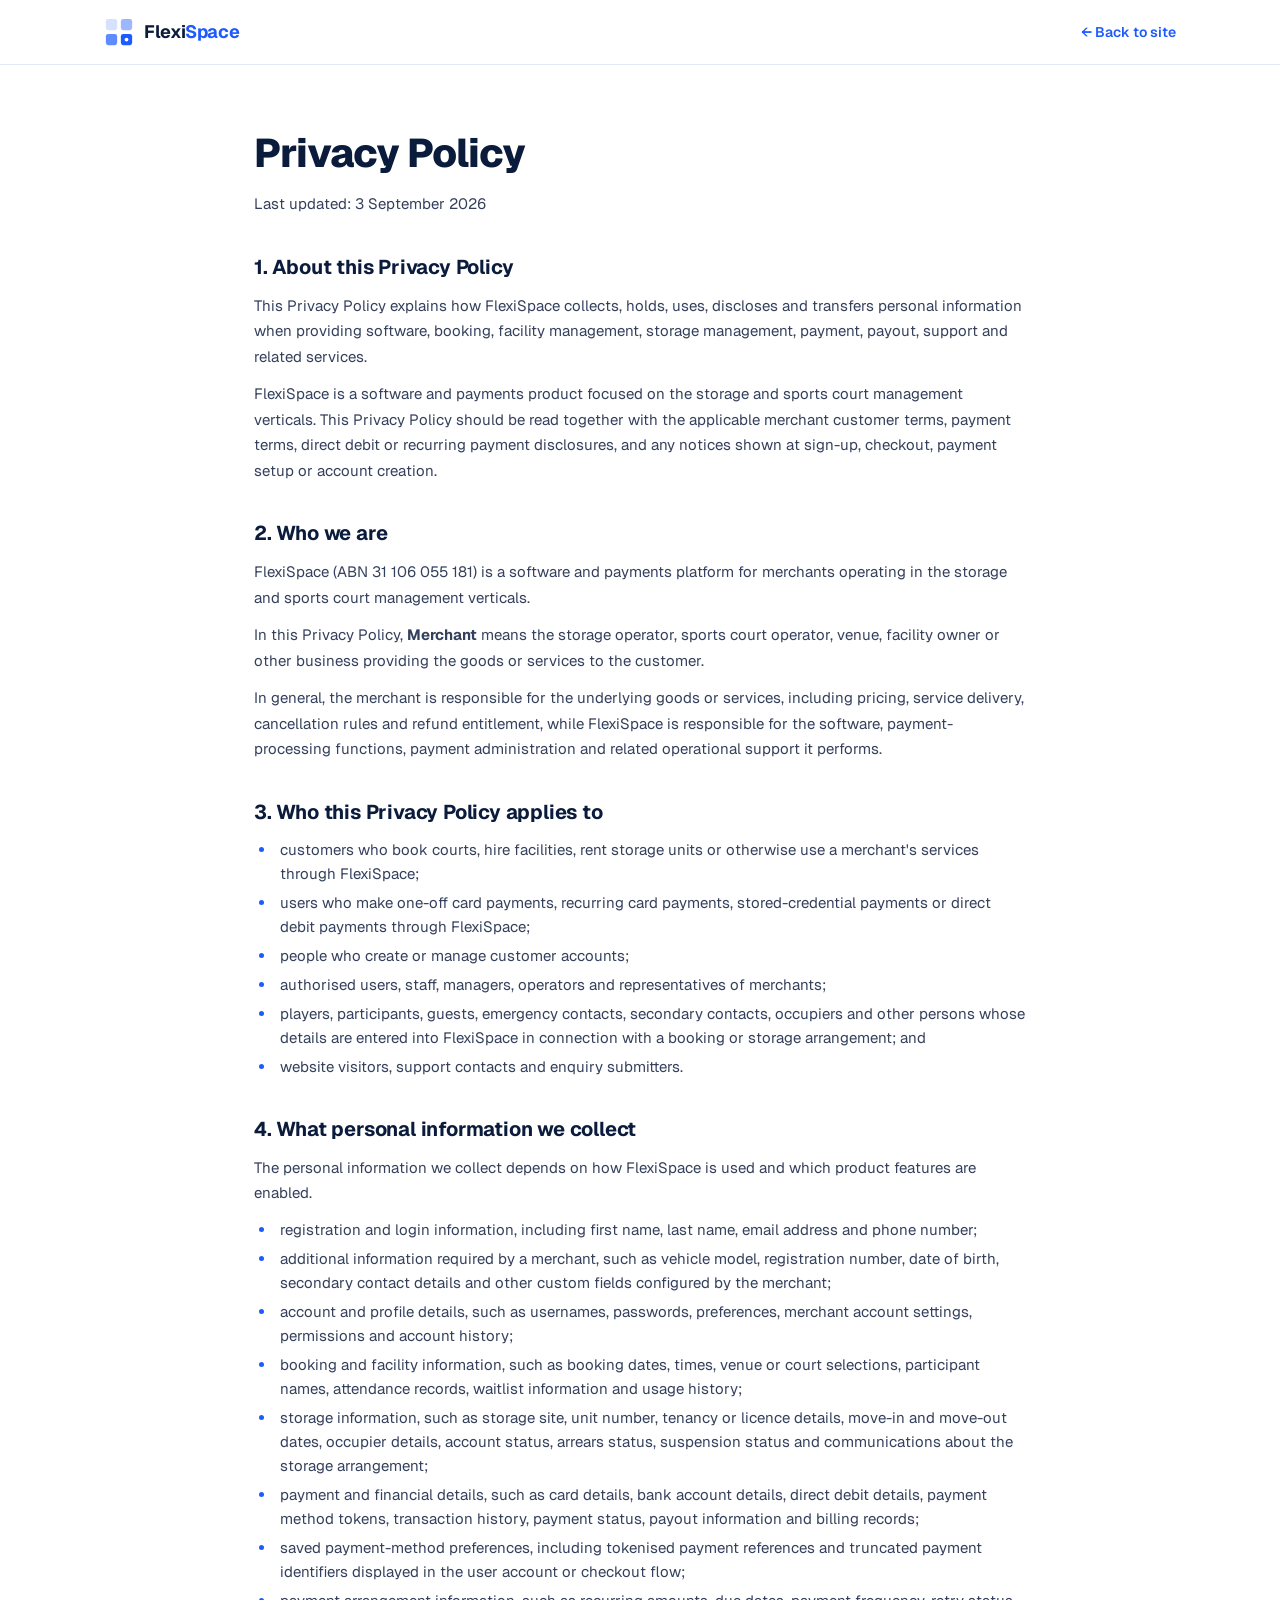
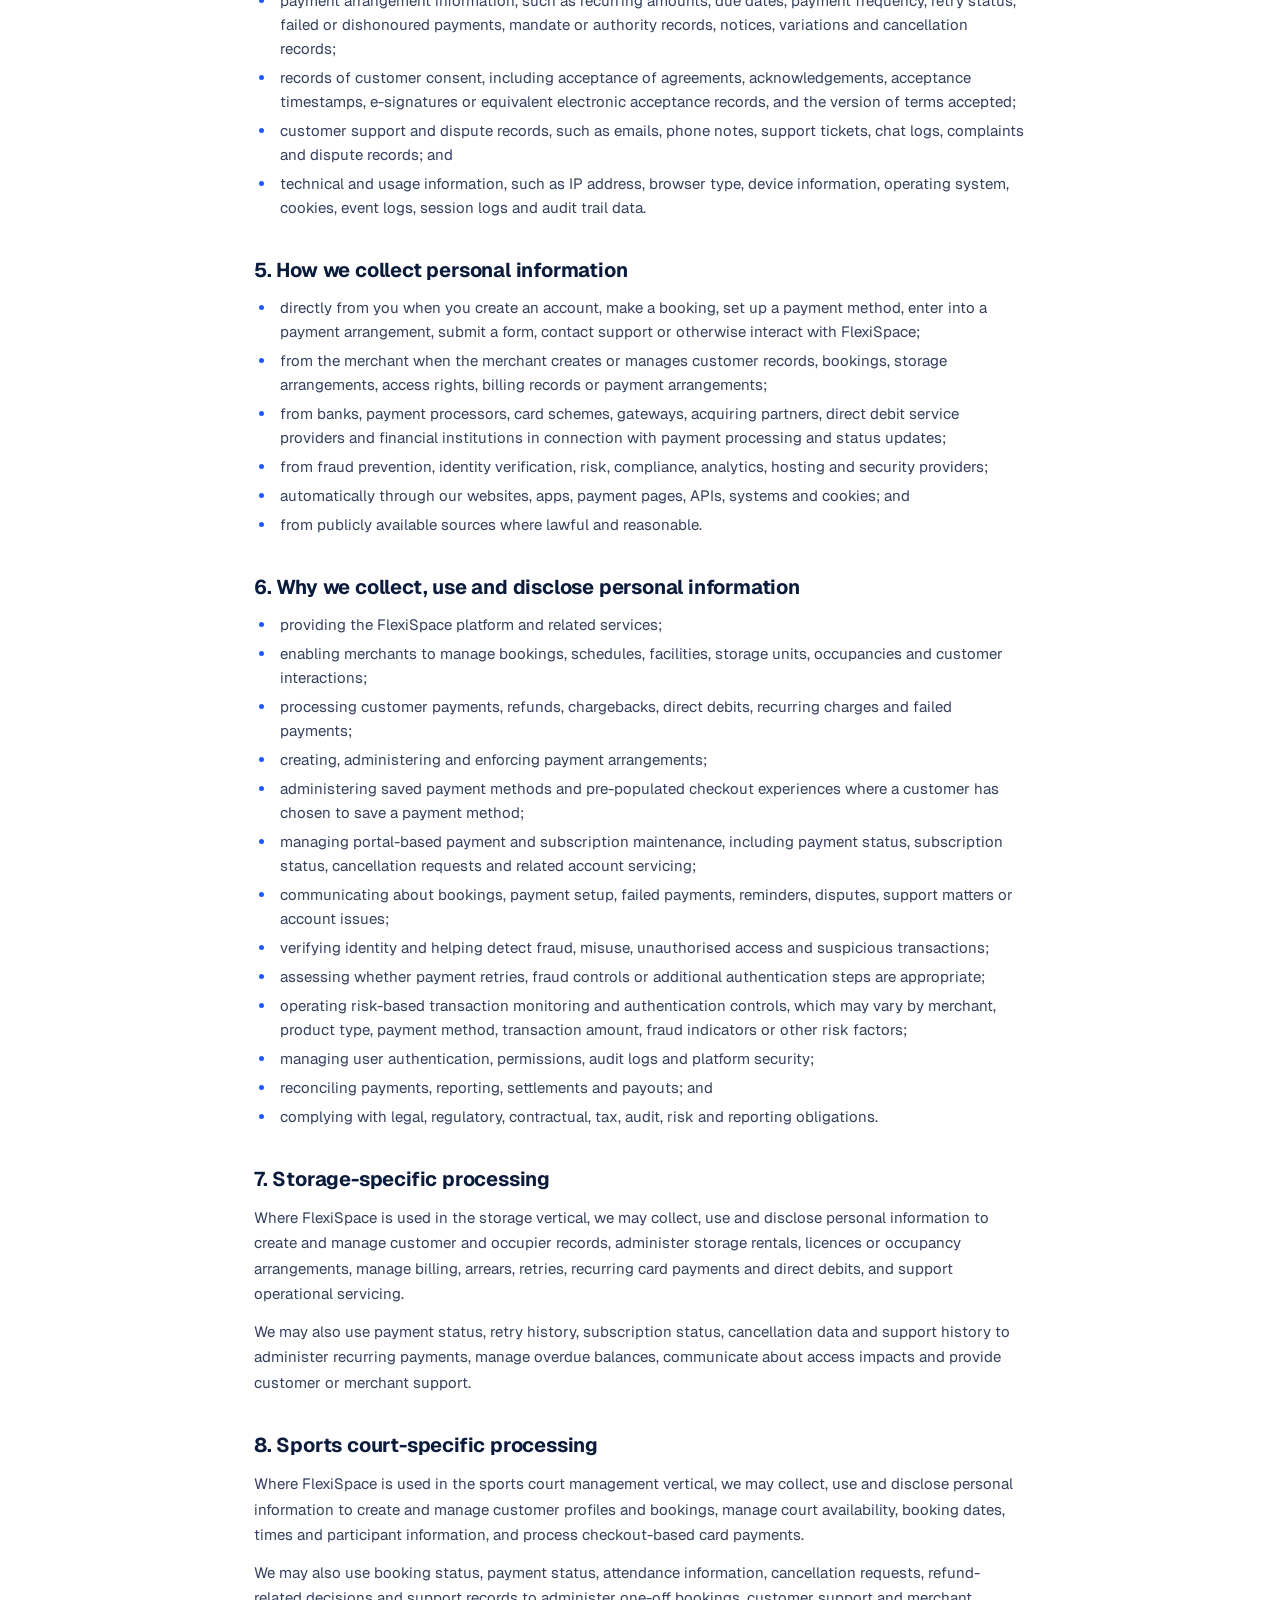
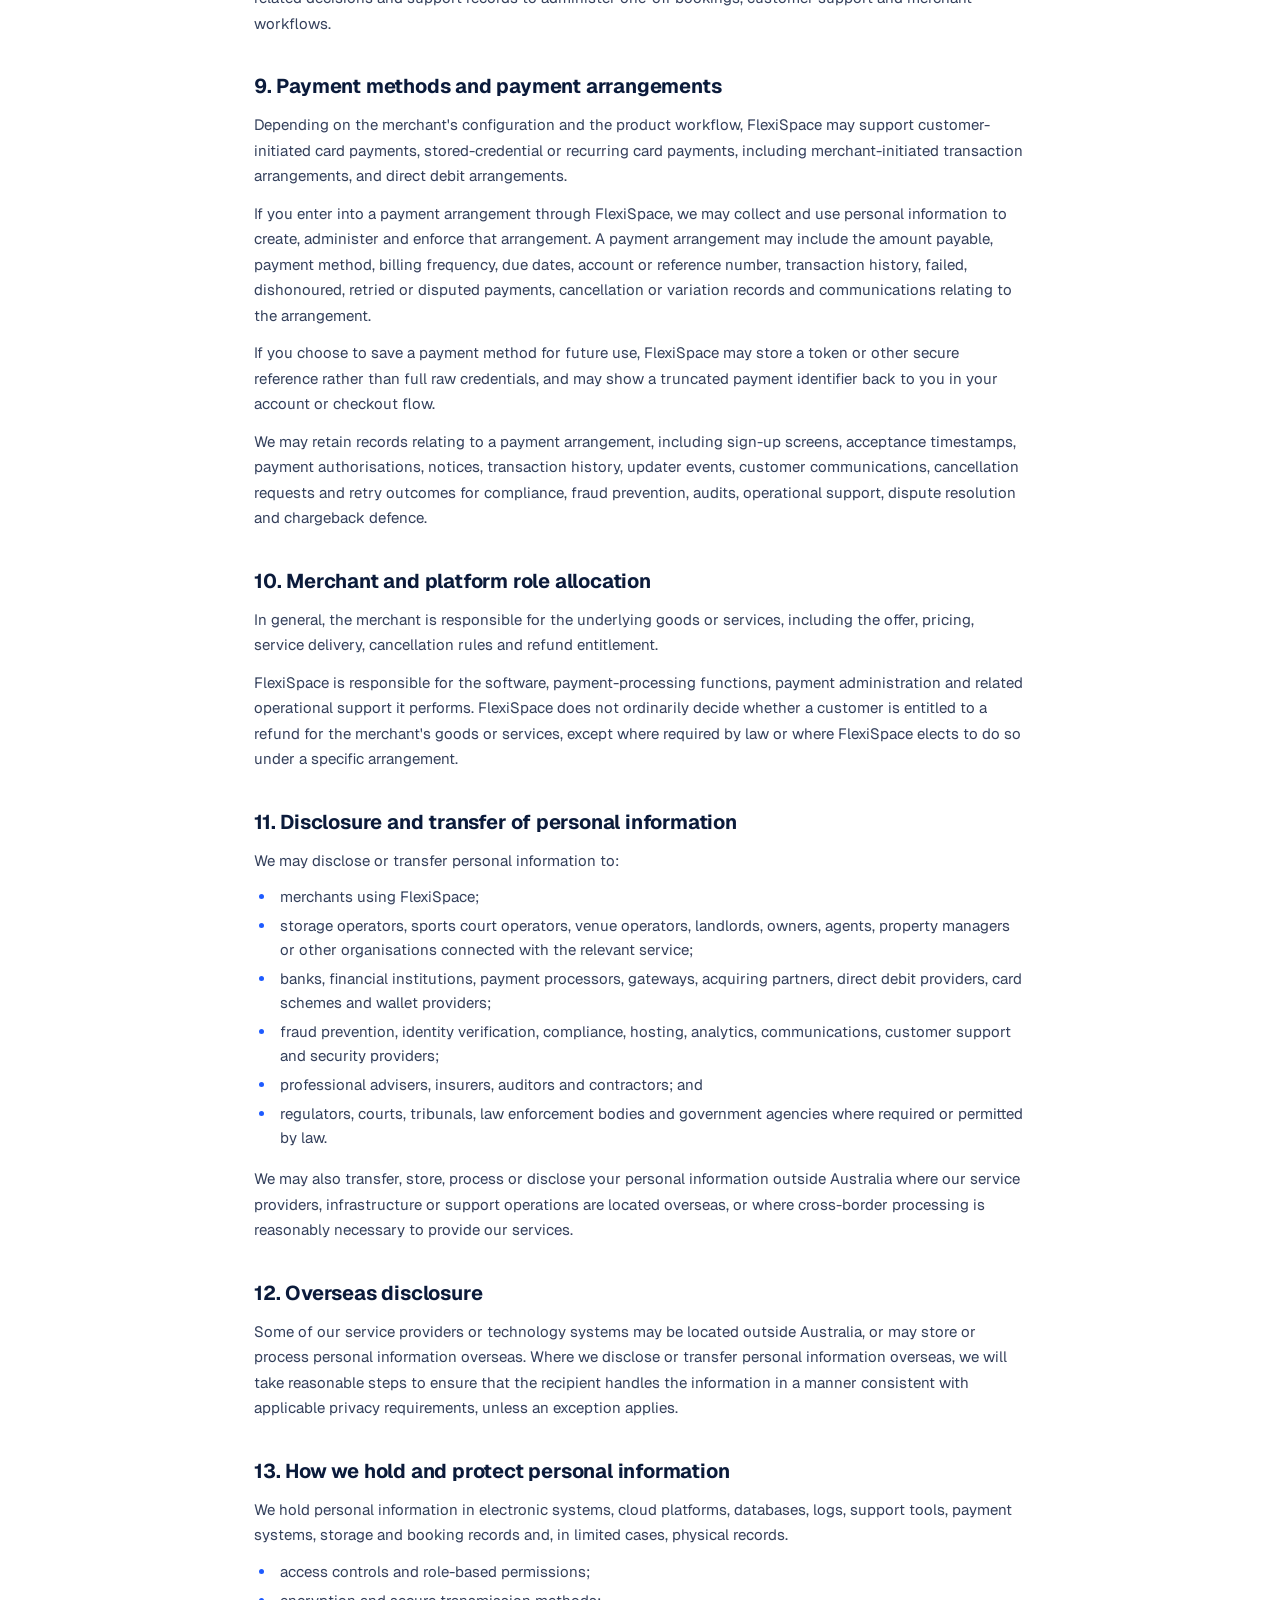
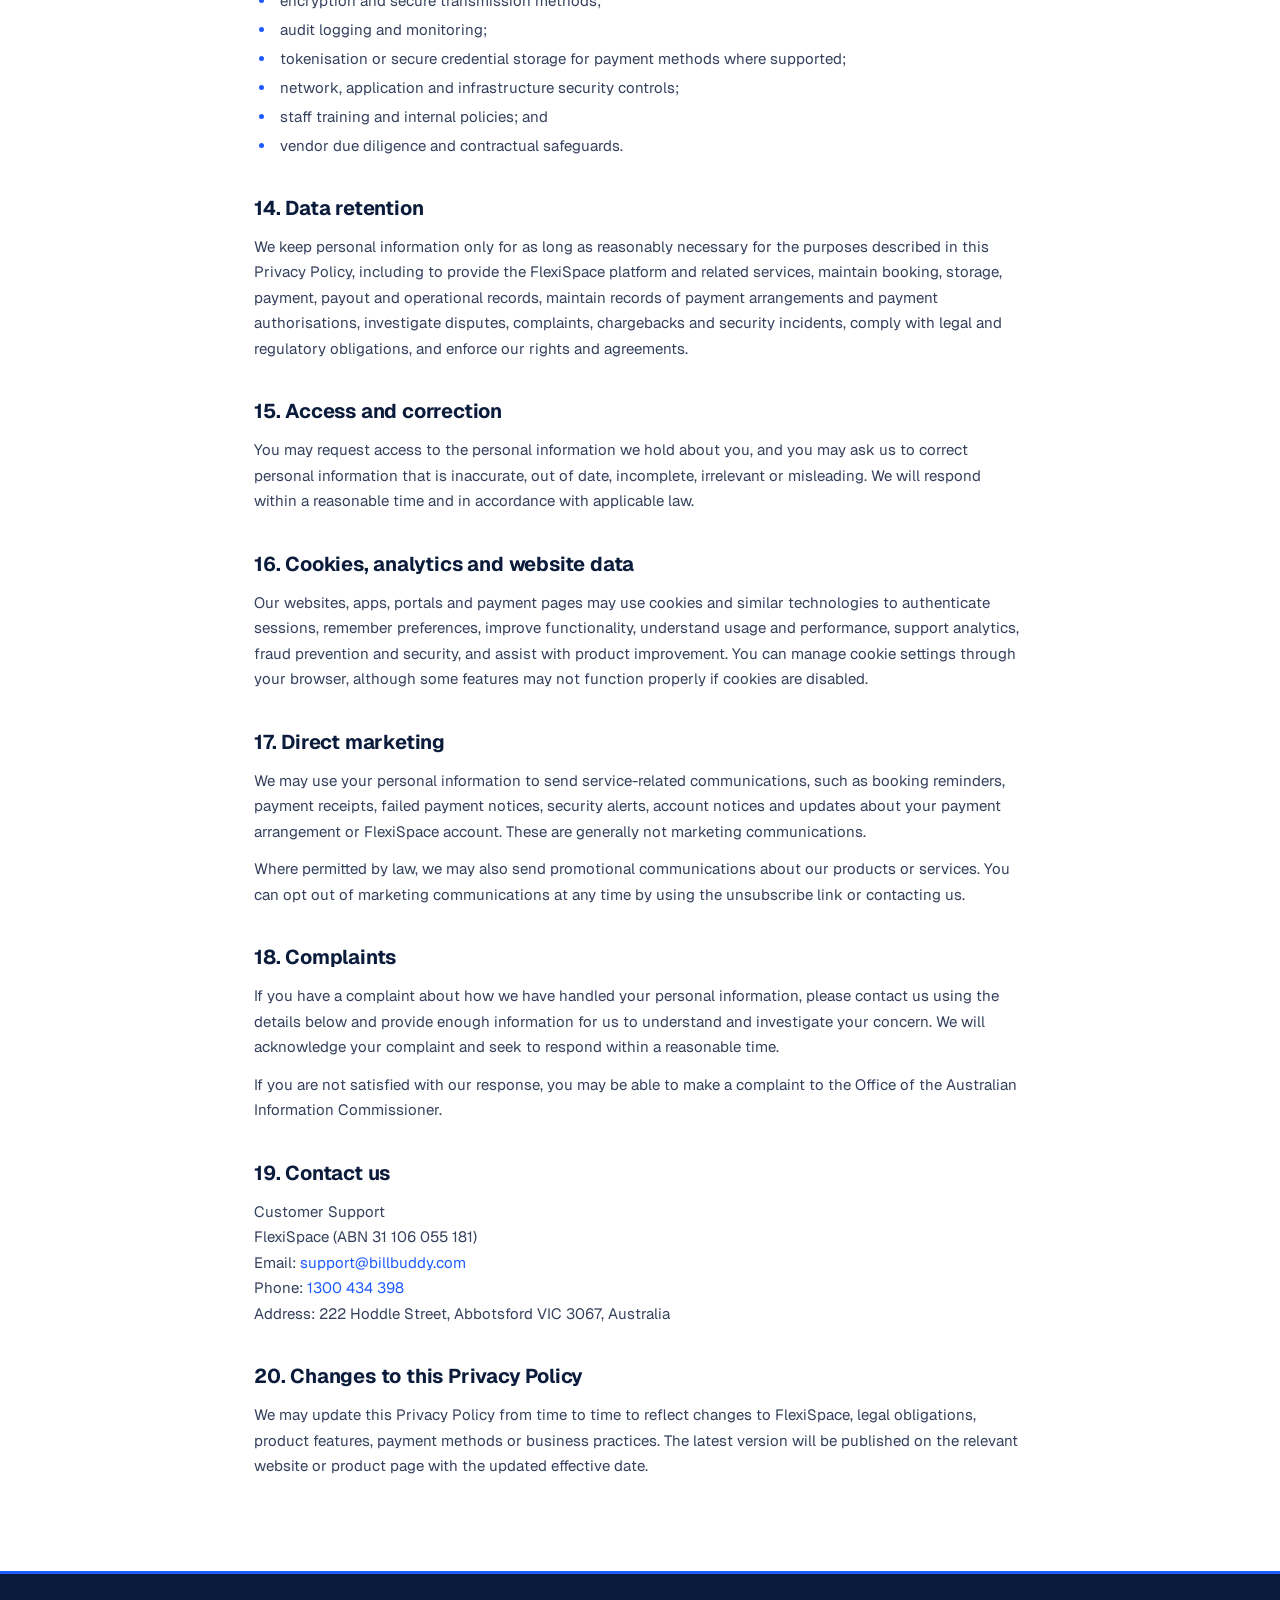
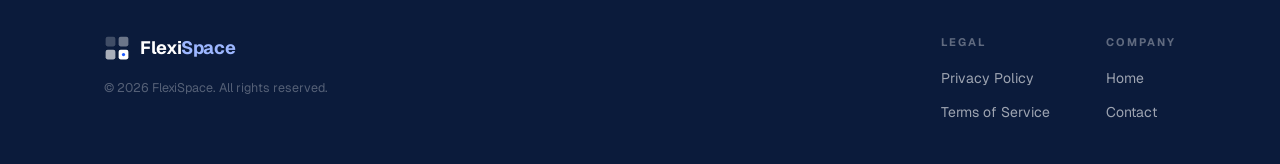
==== commit 0345ad82: "terms: replace with bespoke FlexiSpace Terms of Service (24 sections) Swap the FlexiRates-derived te" ====
--- a/privacy.html
+++ b/privacy.html
@@ -195,7 +195,7 @@
       <div class="footer-col">
         <p class="footer-col__title">Legal</p>
         <a href="privacy.html">Privacy Policy</a>
-        <a href="terms.html">Terms of Use</a>
+        <a href="terms.html">Terms of Service</a>
       </div>
       <div class="footer-col">
         <p class="footer-col__title">Company</p>
